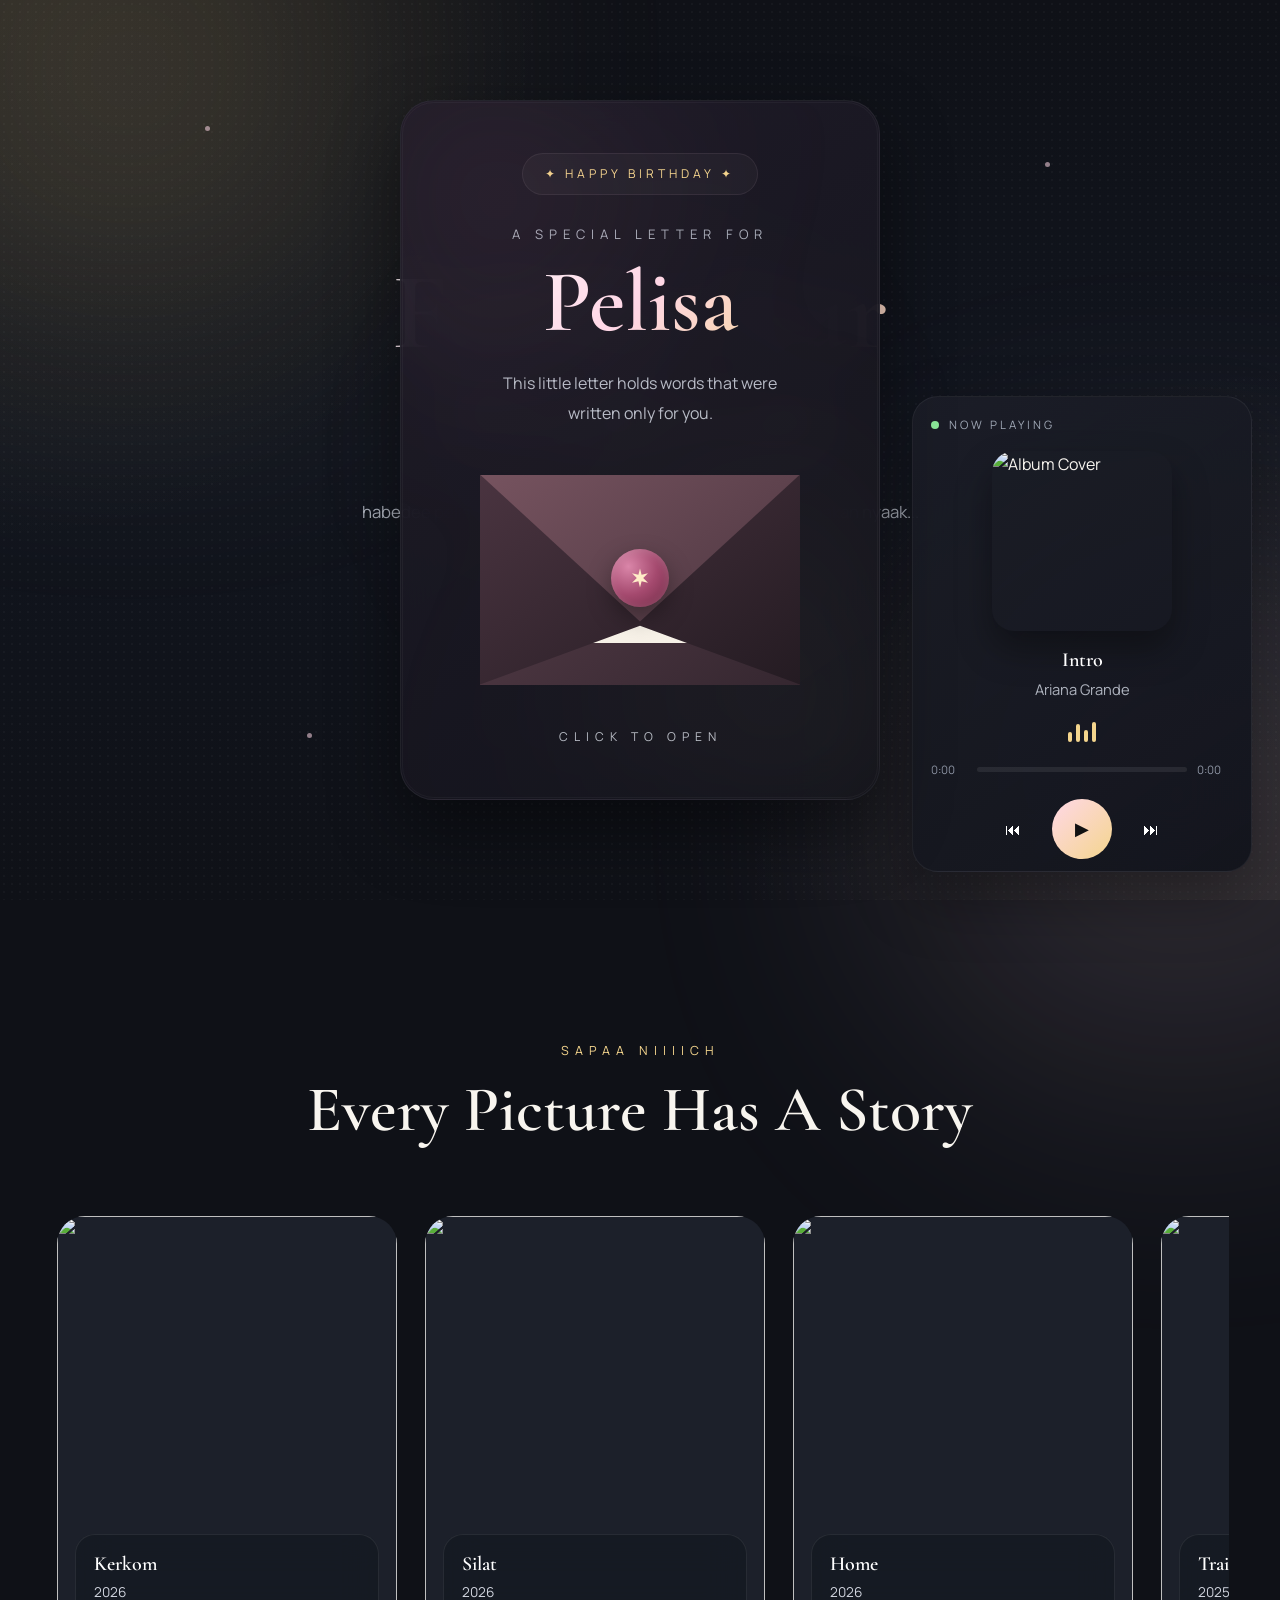
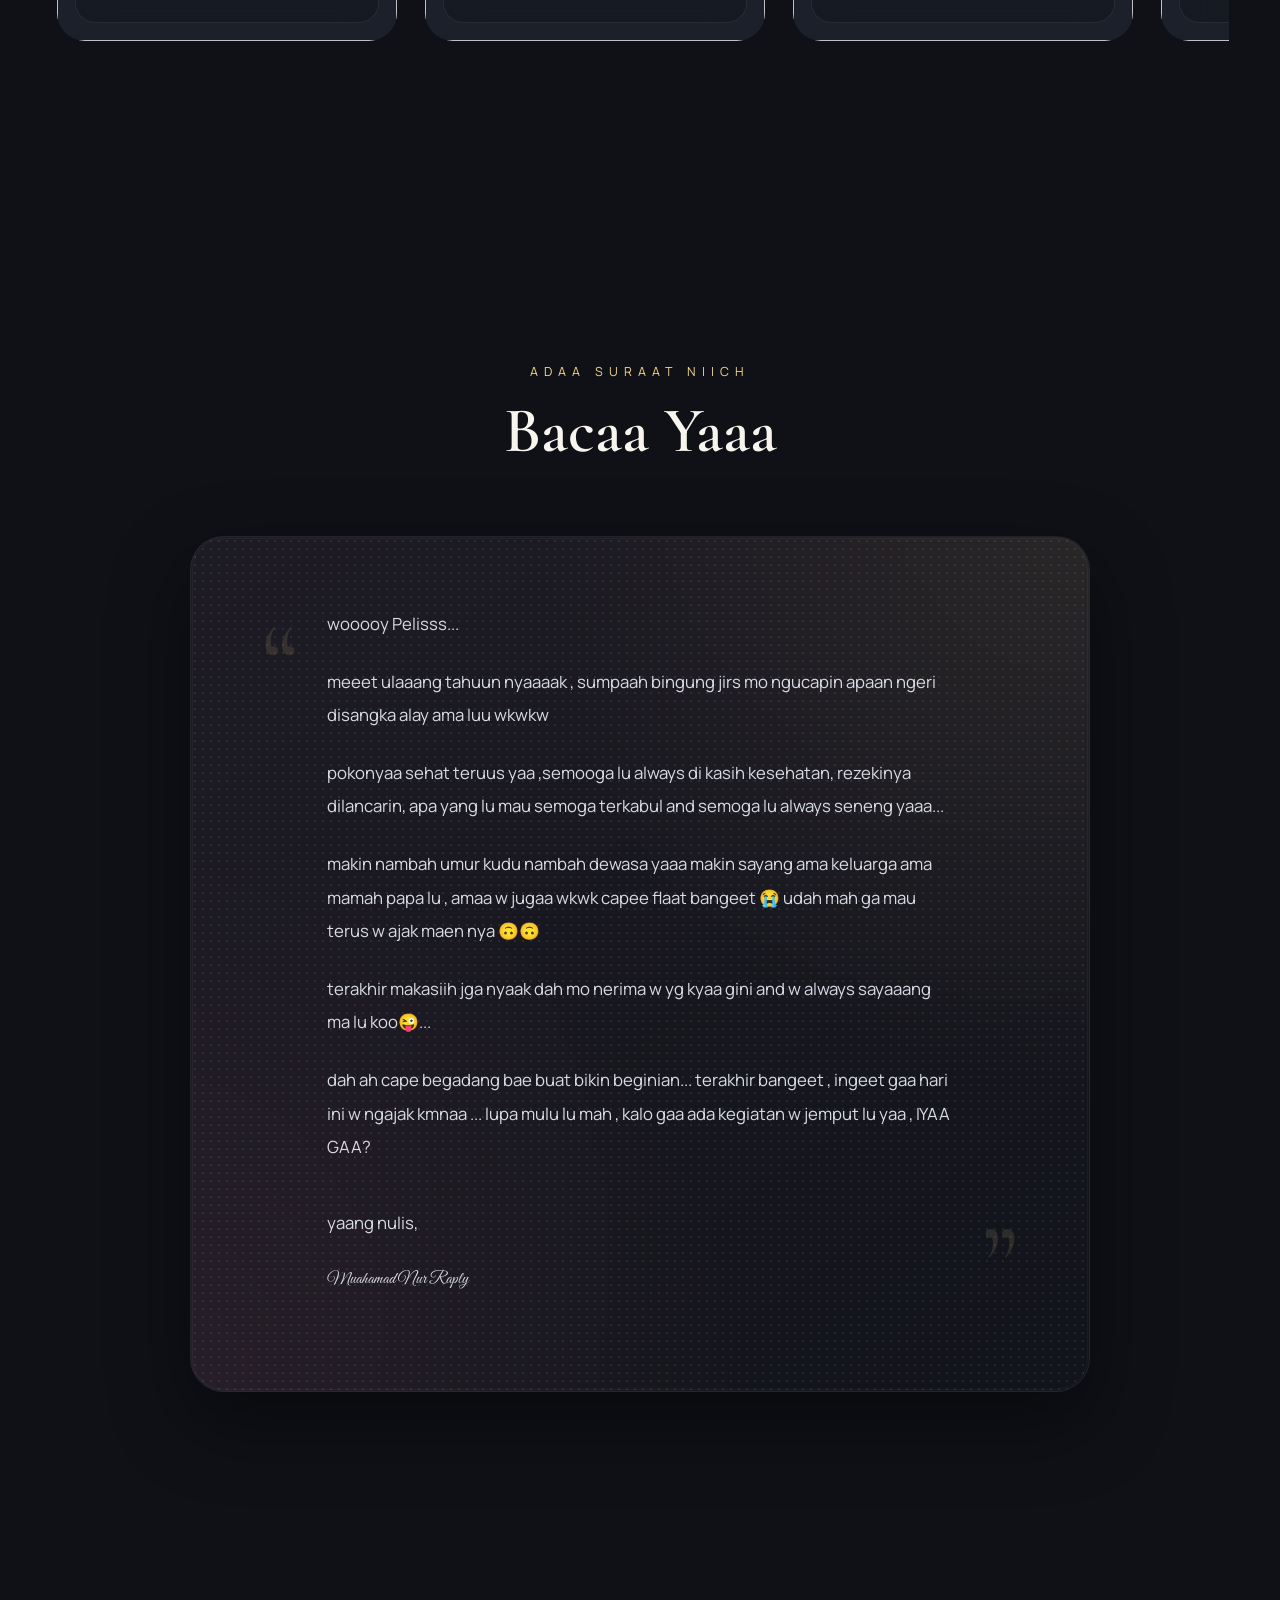
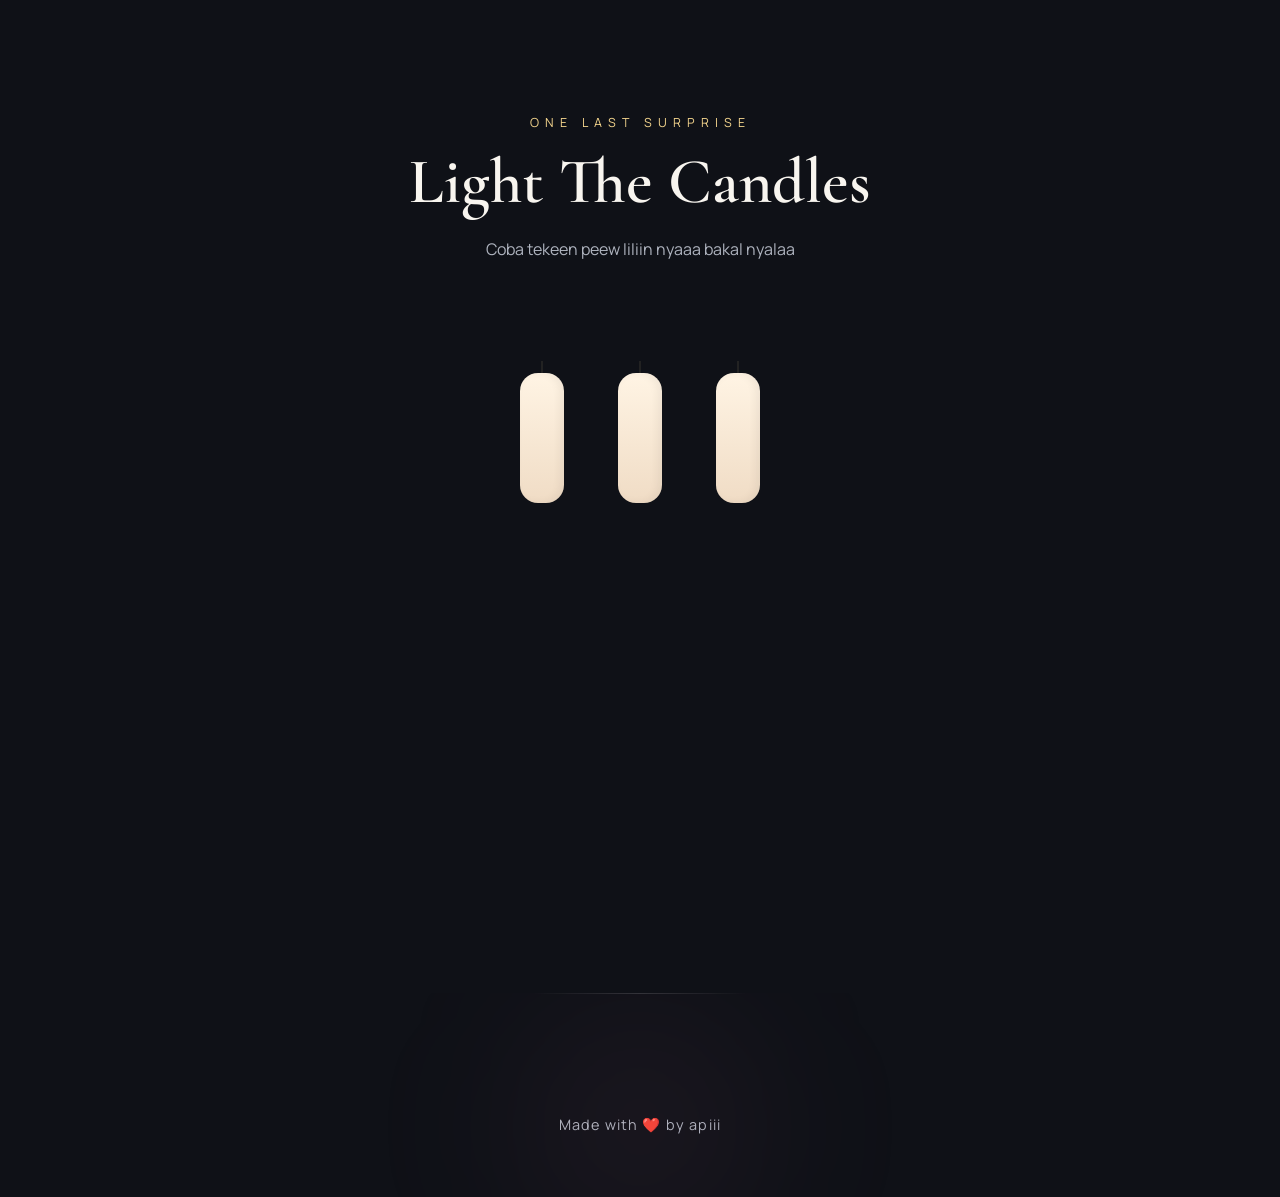
==== index.html @ 8be11b7e "update" ====
<!DOCTYPE html>
<html lang="id">
<head>
<meta charset="UTF-8">
<meta name="viewport" content="width=device-width, initial-scale=1.0">

<title>Happy Birthday, Pelisa ❤️</title>

<meta name="description" content="A Special Birthday Letter">
<meta name="theme-color" content="#0F1117">

<link rel="preconnect" href="https://fonts.googleapis.com">
<link rel="preconnect" href="https://fonts.gstatic.com" crossorigin>

<link href="https://fonts.googleapis.com/css2?family=Cormorant+Garamond:wght@400;500;600;700&family=Manrope:wght@300;400;500;600;700&family=Great+Vibes&display=swap" rel="stylesheet">

<link rel="stylesheet" href="style.css">
<!-- <link rel="stylesheet" href="gallery.css"> -->
</head>

<body>

<!-- Background -->
<div class="background-gradient"></div>
<div class="background-glow glow-1"></div>
<div class="background-glow glow-2"></div>
<div class="noise-overlay"></div>

<!-- Floating Petals -->
<div class="petal-layer" id="petalLayer"></div>

<!-- ========================= -->
<!-- ENVELOPE -->
<!-- ========================= -->

<section class="screen envelope-screen" id="envelopeScreen">

    <div class="envelope-container">

        <div class="ambient-stars">
            <span></span>
            <span></span>
            <span></span>
        </div>

        <div class="envelope-card">

            <p class="envelope-badge">
                ✦ Happy Birthday ✦
            </p>

            <p class="envelope-eyebrow">
                A Special Letter For
            </p>

            <h1 class="envelope-name">
                Pelisa
            </h1>

            <p class="envelope-description">
                This little letter holds
                words that were written
                only for you.
            </p>

            <div class="envelope-glow"></div>

            <div class="envelope" id="envelope">

                <div class="envelope-back"></div>

                <div class="letter-peek"></div>

                <div class="envelope-flap"></div>

                <div class="wax-seal" id="waxSeal">

                    <svg viewBox="0 0 60 60">
                        <path d="M30 6 L34 22 L50 18 L38 30 L50 42 L34 38 L30 54 L26 38 L10 42 L22 30 L10 18 L26 22 Z" fill="currentColor"/>
                    </svg>

                </div>

                <div class="envelope-front"></div>

            </div>

            <p class="envelope-hint">
                Click To Open
            </p>

        </div>

    </div>

</section>

<!-- ========================= -->
<!-- MAIN -->
<!-- ========================= -->

<main class="main-content" id="mainContent">

<!-- HERO -->

<section class="hero">

    <div class="container">

        <div class="hero-content">

            <p class="eyebrow gold">
            Happy Birthday
            </p>

            <h1 class="hero-name">
            Felisha Nur Dzakirah
            </h1>

            <p class="hero-sub">
            habedee pelisaaa semoga apa yang di semogakan tersemogakan nyaak...
            </p>

            <div class="scroll-cue">

            <span></span>

            <p>Scroll Down</p>

            </div>
    
        </div>

    </div>

</section>

<!-- ========================= -->
<!-- GALLERY -->
<!-- ========================= -->

<!-- ================= Gallery ================= -->

<section class="gallery">

<div class="container">

<p class="section-eyebrow">

Sapaa Niiiich

</p>

<h2 class="section-title">

Every Picture Has A Story

</h2>

<div class="gallery__wrapper">

<div class="gallery__track">

<figure class="gallery__item">

<img src="asset/foto/foto 6.jpeg">

<figcaption>

<h4>Kerkom</h4>

<p>2026</p>

</figcaption>

</figure>

<figure class="gallery__item">

<img src="asset/foto/foto 5.jpeg">

<figcaption>

<h4>Silat</h4>

<p>2026</p>

</figcaption>

</figure>

<figure class="gallery__item">

<img src="asset/foto/foto 4.jpeg">

<figcaption>

<h4>Home</h4>

<p>2026</p>

</figcaption>

</figure>

<figure class="gallery__item">

<img src="asset/foto/foto 3.jpeg">

<figcaption>

<h4>Training</h4>

<p>2025</p>

</figcaption>

</figure>
<figure class="gallery__item">

<img src="asset/foto/Foto 2.jpeg">

<figcaption>

<h4>Scholl</h4>

<p>2026</p>

</figcaption>

</figure>
<figure class="gallery__item">

<img src="asset/foto/foto 1.jpeg">

<figcaption>

<h4>Show</h4>

<p>Agutus 2025</p>

</figcaption>

</figure>

</div>

</div>

</div>

</section>
<!-- ========================= -->
<!-- LETTER -->
<!-- ========================= -->

<section class="section letter-section">

<div class="container">

<p class="eyebrow">
Adaa Suraat Niich
</p>

<h2 class="section-title">
Bacaa Yaaa
</h2>

<div class="letter-card">

<div class="paper-texture"></div>

<div class="letter-content">

<span class="quote-mark">“</span>

<div class="letter-body">

<p>wooooy Pelisss...</p>

<p>
meeet ulaaang tahuun nyaaaak ,
sumpaah bingung jirs mo ngucapin apaan
ngeri disangka alay ama luu wkwkw
</p>

<p>
pokonyaa sehat teruus yaa ,semooga lu always di kasih kesehatan,
rezekinya dilancarin, apa yang lu mau semoga terkabul
and semoga lu always seneng yaaa...
</p>

<p>
makin nambah umur kudu nambah dewasa yaaa
makin sayang ama keluarga ama mamah papa lu ,
amaa w jugaa wkwk capee flaat bangeet 😭
udah mah ga mau terus w ajak maen nya 🙃🙃
</p>

<p>terakhir makasiih jga nyaak dah mo nerima w yg kyaa gini 
    and w always sayaaang ma lu koo😜...
</p>

<p>dah ah cape begadang bae buat bikin beginian... 
    terakhir bangeet , ingeet gaa hari ini w ngajak kmnaa ...
    lupa mulu lu mah , kalo gaa ada kegiatan w jemput lu yaa , IYAA GAA?
</p>

<p class="letter-signoff">
yaang nulis,
</p>

<p class="signature">
Muahamad Nur Raply 
</p>

</div>

<span class="quote-mark closing">”</span>

</div>

</div>

</div>

</section>

<!-- ========================= -->
<!-- SURPRISE -->
<!-- ========================= -->

<section class="section surprise-section">

<div class="container">

<p class="eyebrow">
One Last Surprise
</p>

<h2 class="section-title">
Light The Candles
</h2>

<p class="surprise-instruction">
Coba tekeen peew liliin nyaaa bakal nyalaa
</p>

<div class="candles" id="candles">

<button class="candle"
data-msg="anjaas keren kaan"
aria-label="Candle 1">

<span class="flame"></span>
<span class="wick"></span>
<span class="wax"></span>

</button>

<button class="candle"
data-msg="makasiih yaa... Happy Birtday!"
aria-label="Candle 2">

<span class="flame"></span>
<span class="wick"></span>
<span class="wax"></span>

</button>

<button class="candle"
data-msg="Semoga semua doa terbaik terkabul nyaak "
aria-label="Candle 3">

<span class="flame"></span>
<span class="wick"></span>
<span class="wax"></span>

</button>

</div>

<div class="secret-message" id="secretMessage">

<p id="secretText"></p>

</div>

<div class="final-reveal" id="finalReveal">

<p class="final-eyebrow">
Finally...
</p>

<p class="final-text">

Thank you for being born.

<br><br>

Happy Birthday,
Pelisa 🤍

</p>

</div>

</div>

</section>

<footer class="footer">

<div class="footer-content">

<p>
Made with ❤️ by apiii
</p>

</div>

</footer>

</main>

<!-- ===================================== -->
<!-- SPOTIFY PLAYER PREMIUM -->
<!-- ===================================== -->

<div class="spotify-player collapsed" id="spotifyPlayer">

    <div class="spotify-header">

        <span class="playing-dot"></span>

        <p>NOW PLAYING</p>

    </div>

    <div class="spotify-cover">

        <img
        id="albumCover"
        src="asset/foto/foto musik.jpeg"
        alt="Album Cover">

    </div>

    <div class="spotify-info">

        <h4 id="songTitle">
            Intro
        </h4>

        <p id="artistName">
            Ariana Grande
        </p>

    </div>

    <div class="equalizer">

        <span></span>
        <span></span>
        <span></span>
        <span></span>

    </div>

    <div class="progress-area">

        <span id="currentTime">

            0:00

        </span>

        <div class="progress-bar">

            <div class="progress" id="progress"></div>

        </div>

        <span id="duration">

            0:00

        </span>

    </div>

    <div class="spotify-controls">

        <button aria-label="Previous Song">

        ⏮

        </button>

        <button
        class="play-button"
        id="musicToggle"
        aria-label="Play Music">

            ▶

        </button>

       <button aria-label="Next Song">

        ⏭

        </button>

    </div>

</div>

<audio id="bgMusic" loop preload="none">

    <source src="asset/audio 1.mpeg" type="audio/mpeg">

    Browser Anda tidak mendukung audio.

</audio>
<script src="script.js"></script>

</body>
</html>
---- style.css ----
/* ==========================================================
   RESET
========================================================== */

*,
*::before,
*::after{

    margin:0;
    padding:0;

    box-sizing:border-box;

}

html{

    scroll-behavior:smooth;

    -webkit-text-size-adjust:100%;

}

body{

    overflow-x:hidden;

    min-height:100vh;

}

img{

    display:block;

    max-width:100%;

    height:auto;

}

button{

    border:none;

    outline:none;

    background:none;

    cursor:pointer;

    font:inherit;

}

a{

    color:inherit;

    text-decoration:none;

}

ul,
ol{

    list-style:none;

}


/* ==========================================================
   ROOT
========================================================== */

:root{

    /* Layout */

    --container:1180px;

    --radius-sm:12px;
    --radius-md:20px;
    --radius-lg:30px;

    /* Color */

    --bg:#0F1117;

    --surface:#171B24;

    --surface-light:#202633;

    --gold:#F4D58D;

    --gold-light:#FFE7B3;

    --text:#F8F5EF;

    --muted:#B8BCC7;

    --border:rgba(255,255,255,.08);

    /* Shadow */

    --shadow:

    0 20px 60px rgba(0,0,0,.35);

    /* Transition */

    --transition:.4s ease;

    /* Font */

    --display:"Cormorant Garamond",serif;

    --body:"Manrope",sans-serif;

    --script:"Great Vibes",cursive;

}


/* ==========================================================
   BODY
========================================================== */

body{

    font-family:var(--body);

    color:var(--text);

    background:var(--bg);

    line-height:1.7;

    overflow-x:hidden;

    position:relative;

}


/* ==========================================================
   TYPOGRAPHY
========================================================== */

h1,
h2,
h3,
h4{

    font-family:var(--display);

    font-weight:600;

    line-height:1.1;

}

p{

    color:var(--muted);

}


/* ==========================================================
   CONTAINER
========================================================== */

.container{

    width:min(92%,var(--container));

    margin-inline:auto;

}


/* ==========================================================
   SECTION
========================================================== */

section{

    position:relative;

}

.section{

    padding:140px 0;

}


/* ==========================================================
   BACKGROUND
========================================================== */

.background-gradient{

    position:fixed;

    inset:0;

    z-index:-5;

    background:

    radial-gradient(circle at top left,
    rgba(244,213,141,.08),
    transparent 35%),

    radial-gradient(circle at bottom right,
    rgba(255,231,179,.05),
    transparent 35%),

    linear-gradient(
    180deg,
    #0F1117,
    #11151E,
    #0F1117);

}

.background-glow{

    position:fixed;

    width:500px;

    height:500px;

    border-radius:50%;

    filter:blur(140px);

    opacity:.18;

    pointer-events:none;

    z-index:-4;

}

.glow-1{

    top:-180px;

    left:-120px;

    background:#F4D58D;

}

.glow-2{

    right:-150px;

    bottom:-150px;

    background:#FFD6E7;

}

.noise-overlay{

    position:fixed;

    inset:0;

    pointer-events:none;

    opacity:.03;

    background-image:

    radial-gradient(circle,#ffffff 1px,transparent 1px);

    background-size:8px 8px;

    z-index:-3;

}
/* ==========================================================
   ENVELOPE
========================================================== */

/* =========================
   SCREEN
========================= */

.envelope-screen{

    position:fixed;

    inset:0;

    display:flex;

    justify-content:center;

    align-items:center;

    padding:24px;

    z-index:9999;

}

/* =========================
   CONTAINER
========================= */

.envelope-container{

    width:100%;

    display:flex;

    justify-content:center;

    align-items:center;

}

/* =========================
   CARD
========================= */

.envelope-card{

    position:relative;

    width:min(480px,100%);

    padding:52px 40px;

    border-radius:34px;

    overflow:hidden;

    text-align:center;

    background:
    linear-gradient(
        145deg,
        rgba(32,28,40,.95),
        rgba(19,20,28,.96)
    );

    border:1px solid rgba(255,255,255,.06);

    backdrop-filter:blur(30px);

    box-shadow:

    0 30px 70px rgba(0,0,0,.45);

}

.envelope-card::before{

    content:"";

    position:absolute;

    inset:1px;

    border-radius:32px;

    border:1px solid rgba(255,255,255,.04);

    pointer-events:none;

}

/* =========================
   GLOW
========================= */

.envelope-glow{

    position:absolute;

    inset:0;

    pointer-events:none;

    background:

    radial-gradient(

        circle at top left,

        rgba(233,138,180,.10),

        transparent 45%

    ),

    radial-gradient(

        circle at bottom right,

        rgba(244,213,141,.06),

        transparent 55%

    );

    filter:blur(70px);

}

/* =========================
   BADGE
========================= */

.envelope-badge{

    display:inline-flex;

    align-items:center;

    gap:10px;

    padding:10px 22px;

    margin-bottom:28px;

    border-radius:999px;

    border:1px solid rgba(255,214,231,.08);

    background:rgba(255,255,255,.03);

    color:#F4D58D;

    font-size:.76rem;

    letter-spacing:4px;

    text-transform:uppercase;

}

/* =========================
   TEXT
========================= */

.envelope-eyebrow{

    margin-bottom:12px;

    color:#A8ACB8;

    letter-spacing:6px;

    text-transform:uppercase;

    font-size:.82rem;

}

.envelope-name{

    margin-bottom:22px;

    font-size:clamp(4rem,8vw,5.5rem);

    line-height:1;

    background:

    linear-gradient(

        135deg,

        #FFF,

        #FFD8E7,

        #F4D58D

    );

    -webkit-background-clip:text;

    background-clip:text;

    color:transparent;

}

.envelope-description{

    max-width:320px;

    margin:0 auto 46px;

    color:#B8BCC7;

    line-height:1.9;

}

/* =========================
   ENVELOPE
========================= */

.envelope{

    position:relative;

    width:320px;

    height:210px;

    margin:auto;

    cursor:pointer;

    transition:.45s ease;

}

.envelope:hover{

    transform:translateY(-6px);

}

/* belakang */

.envelope-back{

    position:absolute;

    inset:0;

    background:

    linear-gradient(

        145deg,

        #5B404C,

        #352730

    );

}

/* depan */

.envelope-front{

    position:absolute;

    inset:0;

    clip-path:polygon(0 0,100% 0,100% 100%,50% 72%,0 100%);

    background:

    linear-gradient(

        145deg,

        #4A3440,

        #241B22

    );

}

/* flap */

.envelope-flap{

    position:absolute;

    inset:0;

    transform-origin:top;

    clip-path:polygon(0 0,100% 0,50% 70%);

    background:

    linear-gradient(

        145deg,

        #76535F,

        #47323C

    );

    transition:transform .8s ease;

    z-index:3;

}

/* surat */

.letter-peek{

    position:absolute;

    left:50%;

    top:18px;

    transform:translateX(-50%);

    width:82%;

    height:150px;

    border-radius:8px;

    background:

    linear-gradient(

        180deg,

        #FFFDF8,

        #F7F1E7

    );

    transition:.6s ease;

}

/* =========================
   WAX
========================= */

.wax-seal{

    position:absolute;

    left:50%;

    top:74px;

    transform:translateX(-50%);

    width:58px;

    height:58px;

    border-radius:50%;

    display:flex;

    justify-content:center;

    align-items:center;

    z-index:10;

    color:#FFECC8;

    background:

    radial-gradient(

        circle at 30% 30%,

        #DA86A9,

        #A4496E,

        #6C2943

    );

    box-shadow:

    inset 0 2px 8px rgba(255,255,255,.18),

    0 10px 25px rgba(0,0,0,.35);

}

.wax-seal svg{

    width:24px;

    height:24px;

}

/* =========================
   HINT
========================= */

.envelope-hint{

    margin-top:42px;

    color:#B8BCC7;

    font-size:.76rem;

    letter-spacing:6px;

    text-transform:uppercase;

}

/* =========================
   STARS
========================= */

.ambient-stars{

    position:absolute;

    inset:0;

    pointer-events:none;

}

.ambient-stars span{

    position:absolute;

    width:5px;

    height:5px;

    border-radius:50%;

    background:#FFD8E7;

    opacity:.55;

}

.ambient-stars span:nth-child(1){

    top:14%;
    left:16%;

}

.ambient-stars span:nth-child(2){

    top:18%;
    right:18%;

}

.ambient-stars span:nth-child(3){

    bottom:18%;
    left:24%;

}

/* =========================
   MOBILE
========================= */

@media(max-width:768px){

.envelope-card{

padding:42px 26px;

border-radius:28px;

}

.envelope-name{

font-size:clamp(3.2rem,12vw,4.5rem);

}

.envelope-description{

font-size:.95rem;

max-width:280px;

}

.envelope{

width:270px;

height:178px;

}

.wax-seal{

width:52px;

height:52px;

top:62px;

}

.envelope-hint{

margin-top:34px;

letter-spacing:4px;

}

}
/* ==========================================================
   HERO
========================================================== */

.hero{

    position:relative;

    min-height:100svh;

    display:flex;

    justify-content:center;

    align-items:center;

    overflow:hidden;

}

.hero .container{

    width:min(92%,1100px);

    display:flex;

    justify-content:center;

}

.hero-content{

    width:100%;

    max-width:760px;

    display:flex;

    flex-direction:column;

    align-items:center;

    text-align:center;

}

/* ==========================================
   EYEBROW
========================================== */

.hero .eyebrow{

    margin-bottom:18px;

    color:var(--gold);

    font-size:.78rem;

    letter-spacing:6px;

    text-transform:uppercase;

}

/* ==========================================
   TITLE
========================================== */

.hero-name{

    margin-bottom:28px;

    font-size:clamp(4.5rem,9vw,6.8rem);

    line-height:.95;

    background:

    linear-gradient(

        135deg,

        #FFF,

        #FFD7E8,

        #F4D58D

    );

    -webkit-background-clip:text;

    background-clip:text;

    color:transparent;

}

/* ==========================================
   SUBTITLE
========================================== */

.hero-sub{

    width:min(560px,90%);

    color:#AEB3BE;

    line-height:2;

    font-size:1.05rem;

}

/* ==========================================
   SCROLL
========================================== */

.scroll-cue{

    display:flex;

    flex-direction:column;

    align-items:center;

    gap:12px;

    margin-top:70px;

}

.scroll-cue span{

    width:2px;

    height:48px;

    border-radius:999px;

    background:rgba(255,255,255,.08);

    position:relative;

    overflow:hidden;

}

.scroll-cue span::before{

    content:"";

    position:absolute;

    inset:0;

    background:

    linear-gradient(

        transparent,

        var(--gold),

        transparent

    );

    animation:scrollLine 2s infinite;

}

.scroll-cue p{

    color:#8C93A0;

    font-size:.72rem;

    letter-spacing:5px;

    text-transform:uppercase;

}

/* ==========================================
   DECORATION
========================================== */

.hero::before{

    content:"";

    position:absolute;

    width:520px;

    height:520px;

    border-radius:50%;

    background:

    radial-gradient(

        circle,

        rgba(226,120,165,.08),

        transparent 70%

    );

    filter:blur(70px);

    z-index:-1;

}

/* ==========================================
   ANIMATION
========================================== */

@keyframes scrollLine{

0%{

transform:translateY(-120%);

}

100%{

transform:translateY(180%);

}

}

/* ==========================================
   TABLET
========================================== */

@media(max-width:992px){

.hero-name{

font-size:clamp(3.8rem,9vw,5.5rem);

}

.hero-sub{

font-size:1rem;

}

}

/* ==========================================
   MOBILE
========================================== */

@media(max-width:768px){

.hero{

padding:60px 0;

min-height:100svh;

}

.hero-content{

max-width:320px;

}

.hero .eyebrow{

font-size:.72rem;

letter-spacing:4px;

margin-bottom:14px;

}

.hero-name{

font-size:clamp(3rem,12vw,4rem);

margin-bottom:20px;

}

.hero-sub{

font-size:.92rem;

line-height:1.9;

}

.scroll-cue{

margin-top:52px;

}

.scroll-cue span{

height:40px;

}

.scroll-cue p{

font-size:.65rem;

letter-spacing:3px;

}

}
/* ==========================================================
   GALLERY
========================================================== */

.gallery{

    padding:140px 0;

}

.gallery .section-eyebrow{

    margin-bottom:14px;

    text-align:center;

    color:var(--gold);

    font-size:.78rem;

    letter-spacing:6px;

    text-transform:uppercase;

}

.gallery .section-title{

    margin-bottom:60px;

    text-align:center;

    font-size:clamp(2.4rem,5vw,4rem);

}

/* ==========================================
   WRAPPER
========================================== */

.gallery__wrapper{

    overflow:hidden;

}

/* ==========================================
   TRACK
========================================== */

.gallery__track{

    display:flex;

    gap:28px;

    overflow-x:auto;

    padding:10px 6px 20px;

    scroll-snap-type:x mandatory;

    scrollbar-width:none;

    -ms-overflow-style:none;

}

.gallery__track::-webkit-scrollbar{

    display:none;

}

/* ==========================================
   CARD
========================================== */

.gallery__item{

    position:relative;

    flex:0 0 340px;

    aspect-ratio:4/5;

    overflow:hidden;

    border-radius:28px;

    scroll-snap-align:center;

    background:#1C202A;

    transition:.45s ease;

    cursor:pointer;

}

.gallery__item:hover{

    transform:translateY(-10px);

}

.gallery__item img{

    width:100%;

    height:100%;

    object-fit:cover;

    transition:transform .8s ease;

}

.gallery__item:hover img{

    transform:scale(1.08);

}

/* ==========================================
   CAPTION
========================================== */

.gallery__item figcaption{

    position:absolute;

    left:18px;

    right:18px;

    bottom:18px;

    padding:18px;

    border-radius:20px;

    backdrop-filter:blur(18px);

    background:rgba(18,22,30,.55);

    border:1px solid rgba(255,255,255,.08);

}

.gallery__item h4{

    margin-bottom:6px;

    font-size:1.25rem;

    color:white;

}

.gallery__item p{

    font-size:.85rem;

    color:#D0D4DE;

}

/* ==========================================
   TABLET
========================================== */

@media(max-width:992px){

.gallery{

padding:110px 0;

}

.gallery__item{

flex:0 0 300px;

}

}

/* ==========================================
   MOBILE
========================================== */

@media(max-width:768px){

.gallery{

padding:80px 0;

}

.gallery .section-title{

margin-bottom:42px;

}

.gallery__track{

gap:18px;

padding-inline:4px;

}

.gallery__item{

flex:0 0 260px;

border-radius:22px;

}

.gallery__item figcaption{

left:14px;

right:14px;

bottom:14px;

padding:14px;

}

.gallery__item h4{

font-size:1rem;

}

.gallery__item p{

font-size:.78rem;

}

}
/* ==========================================================
   LETTER
========================================================== */

.letter-section{

    padding:160px 0;

}

.letter-section .eyebrow{

    text-align:center;

    margin-bottom:14px;

    color:var(--gold);

    font-size:.78rem;

    letter-spacing:6px;

    text-transform:uppercase;

}

.letter-section .section-title{

    text-align:center;

    margin-bottom:70px;

    font-size:clamp(2.5rem,5vw,4rem);

}

/* ==========================================
   CARD
========================================== */

.letter-card{

    position:relative;

    max-width:900px;

    margin:auto;

    padding:70px;

    border-radius:34px;

    overflow:hidden;

    background:

    linear-gradient(

        145deg,

        rgba(31,28,37,.96),

        rgba(18,20,27,.98)

    );

    border:1px solid rgba(255,255,255,.06);

    box-shadow:

    0 30px 80px rgba(0,0,0,.45);

}

/* ==========================================
   PAPER GLOW
========================================== */

.paper-texture{

    position:absolute;

    inset:0;

    opacity:.08;

    background:

    radial-gradient(circle,#FFF 1px,transparent 1px);

    background-size:8px 8px;

    pointer-events:none;

}

/* ==========================================
   CONTENT
========================================== */

.letter-content{

    position:relative;

    display:flex;

    gap:28px;

}

.quote-mark{

    font-family:var(--display);

    font-size:7rem;

    color:rgba(244,213,141,.12);

    line-height:1;

    user-select:none;

}

.quote-mark.closing{

    align-self:flex-end;

}

/* ==========================================
   BODY
========================================== */

.letter-body{

    flex:1;

}

.letter-body p{

    margin-bottom:24px;

    color:#D7DBE4;

    font-size:1.05rem;

    line-height:2;

}

.letter-signoff{

    margin-top:42px;

    color:#C7CBD4;

}

.signature{

    font-family:var(--script);

    font-size:3rem;

    color:#FFD7E8;

    line-height:1.2;

}

/* ==========================================
   DECORATION
========================================== */

.letter-card::before{

    content:"";

    position:absolute;

    inset:0;

    background:

    radial-gradient(

        circle at top right,

        rgba(244,213,141,.08),

        transparent 45%

    ),

    radial-gradient(

        circle at bottom left,

        rgba(226,120,165,.08),

        transparent 45%

    );

    pointer-events:none;

}

.letter-card::after{

    content:"";

    position:absolute;

    inset:1px;

    border-radius:32px;

    border:1px solid rgba(255,255,255,.04);

    pointer-events:none;

}

/* ==========================================
   TABLET
========================================== */

@media(max-width:992px){

.letter-card{

padding:54px;

}

}

/* ==========================================
   MOBILE
========================================== */

@media(max-width:768px){

.letter-section{

padding:100px 0;

}

.letter-section .section-title{

margin-bottom:42px;

}

.letter-card{

padding:36px 28px;

border-radius:24px;

}

.letter-content{

display:block;

}

.quote-mark{

display:none;

}

.letter-body p{

font-size:.95rem;

line-height:1.9;

margin-bottom:20px;

}

.signature{

font-size:2.4rem;

}

}
/* ==========================================================
   SURPRISE
========================================================== */

.surprise-section{

    padding:160px 0;

    text-align:center;

}

.surprise-section .eyebrow{

    color:var(--gold);

    margin-bottom:14px;

    font-size:.78rem;

    letter-spacing:6px;

    text-transform:uppercase;

}

.surprise-section .section-title{

    margin-bottom:18px;

    font-size:clamp(2.5rem,5vw,4rem);

}

.surprise-instruction{

    max-width:520px;

    margin:0 auto 70px;

    color:#AEB3BE;

}

/* ==========================================
   CANDLES
========================================== */

.candles{

    display:flex;

    justify-content:center;

    align-items:flex-end;

    gap:34px;

    margin-bottom:60px;

}

.candle{

    position:relative;

    width:64px;

    height:170px;

    border:none;

    background:none;

    cursor:pointer;

}

/* ==========================================
   WAX
========================================== */

.wax{

    position:absolute;

    bottom:0;

    left:50%;

    transform:translateX(-50%);

    width:44px;

    height:130px;

    border-radius:18px;

    background:

    linear-gradient(

        180deg,

        #FFF4E4,

        #F0DCC5

    );

    box-shadow:

    inset -4px 0 8px rgba(0,0,0,.06);

}

/* ==========================================
   WICK
========================================== */

.wick{

    position:absolute;

    left:50%;

    bottom:128px;

    transform:translateX(-50%);

    width:2px;

    height:14px;

    background:#333;

}

/* ==========================================
   FLAME
========================================== */

.flame{

    position:absolute;

    left:50%;

    bottom:142px;

    transform:translateX(-50%) scale(0);

    width:22px;

    height:34px;

    border-radius:50% 50% 50% 50% / 65% 65% 35% 35%;

    background:
    radial-gradient(
        circle,
        #FFF8D8 0%,
        #FFD56A 45%,
        #FF9332 80%
    );

    filter:drop-shadow(0 0 12px rgba(255,180,80,.65));

    opacity:0;

    transition:
        transform .35s ease,
        opacity .35s ease;

}
/* ==========================================
   CANDLE LIT
========================================== */

.candle.lit .flame{

    opacity:1;

    transform:
        translateX(-50%)
        scale(1);

    animation:
        flame 1.6s ease-in-out infinite;

}
.wick{

    background:#222;

    transition:.3s;

}

.candle.lit .wick{

    background:#5a3b1d;

}

/* ==========================================
   ACTIVE
========================================== */

.candle.active{

    transform:translateY(-8px);

}

.candle.active .wax{

    background:

    linear-gradient(

        180deg,

        #FFE6EF,

        #F5C6DA

    );

}

/* ==========================================
   MESSAGE
========================================== */

.secret-message{

    max-width:650px;

    margin:0 auto;

    padding:28px 34px;

    border-radius:24px;

    background:

    rgba(255,255,255,.04);

    border:1px solid rgba(255,255,255,.06);

    backdrop-filter:blur(18px);

    opacity:0;

    transform:translateY(20px);

    transition:.45s ease;

}

.secret-message.show{

    opacity:1;

    transform:translateY(0);

}

.secret-message p{

    color:#F2F4F8;

    line-height:1.9;

}

/* ==========================================
   FINAL
========================================== */

.final-reveal{

    margin-top:60px;

    opacity:0;

    transform:translateY(30px);

    transition:.5s ease;

}

.final-reveal.show{

    opacity:1;

    transform:translateY(0);

}

.final-eyebrow{

    margin-bottom:14px;

    color:var(--gold);

    letter-spacing:6px;

    text-transform:uppercase;

}

.final-text{

    font-size:1.15rem;

    color:#FFF;

    line-height:2;

}

/* ==========================================
   ANIMATION
========================================== */

@keyframes flame{

    0%{

        transform:
        translateX(-50%)
        scale(1);

    }

    50%{

        transform:
        translateX(-50%)
        scale(.92)
        rotate(3deg);

    }

    100%{

        transform:
        translateX(-50%)
        scale(1);

    }

}

/* ==========================================
   MOBILE
========================================== */

@media(max-width:768px){

.surprise-section{

padding:100px 0;

}

.candles{

gap:18px;

}

.candle{

width:54px;

height:150px;

}

.wax{

width:36px;

height:112px;

}

.wick{

bottom:110px;

}

.flame{

bottom:124px;

width:18px;

height:28px;

}

.secret-message{

padding:22px;

border-radius:20px;

}

.final-text{

font-size:1rem;

}

}
/* ==========================================================
   SPOTIFY PLAYER
========================================================== */

.spotify-player{

    position:fixed;

    right:28px;

    bottom:28px;

    width:340px;

    padding:18px;

    z-index:999;

    border-radius:26px;

    overflow:hidden;

    background:

    linear-gradient(
        145deg,
        rgba(28,30,40,.92),
        rgba(18,20,28,.95)
    );

    border:1px solid rgba(255,255,255,.06);

    backdrop-filter:blur(30px);

    box-shadow:

    0 25px 60px rgba(0,0,0,.35);

}

/* ==========================================
   HEADER
========================================== */

.spotify-header{

    display:flex;

    align-items:center;

    gap:10px;

    margin-bottom:16px;

}

.playing-dot{

    width:8px;

    height:8px;

    border-radius:50%;

    background:#8CE99A;

    animation:pulse 1.8s infinite;

}

.spotify-header p{

    font-size:.72rem;

    letter-spacing:3px;

    color:#9FA7B5;

    text-transform:uppercase;

}

/* ==========================================
   COVER
========================================== */

.spotify-cover{

    display:flex;

    justify-content:center;

    margin-bottom:18px;

}

.spotify-cover img{

    width:100%;

    max-width:180px;

    aspect-ratio:1;

    object-fit:cover;

    border-radius:22px;

    box-shadow:

    0 18px 35px rgba(0,0,0,.35);

}

/* ==========================================
   INFO
========================================== */

.spotify-info{

    text-align:center;

    margin-bottom:18px;

}

.spotify-info h4{

    font-size:1.25rem;

    margin-bottom:6px;

    color:#FFF;

}

.spotify-info p{

    color:#AEB3BE;

    font-size:.92rem;

}

/* ==========================================
   EQUALIZER
========================================== */

.equalizer{

    display:flex;

    justify-content:center;

    align-items:flex-end;

    gap:4px;

    height:22px;

    margin-bottom:18px;

}

.equalizer span{

    width:4px;

    border-radius:999px;

    background:var(--gold);

    animation:equalizer 1s infinite ease-in-out;

}

.equalizer span:nth-child(1){

height:10px;
animation-delay:0s;

}

.equalizer span:nth-child(2){

height:18px;
animation-delay:.2s;

}

.equalizer span:nth-child(3){

height:12px;
animation-delay:.4s;

}

.equalizer span:nth-child(4){

height:20px;
animation-delay:.6s;

}

/* ==========================================
   PROGRESS
========================================== */

.progress-area{

    display:flex;

    align-items:center;

    gap:10px;

    margin-bottom:20px;

}

.progress-area span{

    color:#8F96A5;

    font-size:.72rem;

    width:36px;

}

.progress-bar{

    flex:1;

    height:5px;

    overflow:hidden;

    border-radius:999px;

    background:rgba(255,255,255,.08);

}

.progress{

    width:0;

    height:100%;

    border-radius:999px;

    background:

    linear-gradient(
        90deg,
        #FFD8E7,
        var(--gold)
    );

}

/* ==========================================
   CONTROLS
========================================== */

.spotify-controls{

    display:flex;

    justify-content:center;

    align-items:center;

    gap:18px;

}

.spotify-controls button{

    width:42px;

    height:42px;

    display:flex;

    justify-content:center;

    align-items:center;

    border-radius:50%;

    color:#FFF;

    transition:.3s;

}

.spotify-controls button:hover{

    background:rgba(255,255,255,.06);

}

.play-button{

    width:60px !important;

    height:60px !important;

    font-size:1.1rem;

    color:#111 !important;

    background:

    linear-gradient(
        135deg,
        #FFD8E7,
        var(--gold)
    );

}

/* ==========================================
   MOBILE
========================================== */

@media(max-width:768px){

.spotify-player{

left:12px;

right:12px;

bottom:12px;

width:auto;

padding:12px 14px;

display:grid;

grid-template-columns:52px 1fr 44px;

grid-template-rows:auto 3px;

grid-template-areas:

"cover info play"

"progress progress progress";

align-items:center;

column-gap:12px;

row-gap:10px;

border-radius:20px;

}

.spotify-header,

.equalizer{

display:none;

}

.spotify-cover{

grid-area:cover;

margin:0;

}

.spotify-cover img{

width:52px;

height:52px;

border-radius:14px;

}

.spotify-info{

grid-area:info;

margin:0;

text-align:left;

}

.spotify-info h4{

font-size:.95rem;

white-space:nowrap;

overflow:hidden;

text-overflow:ellipsis;

margin-bottom:2px;

}

.spotify-info p{

font-size:.75rem;

}

.spotify-controls{

grid-area:play;

margin:0;

justify-content:flex-end;

gap:0;

}

.spotify-controls button:first-child,

.spotify-controls button:last-child{

display:none;

}

.play-button{

width:44px !important;

height:44px !important;

font-size:.95rem;

}

.progress-area{

grid-area:progress;

margin:0;

gap:0;

}

.progress-area span{

display:none;

}

.progress-bar{

width:100%;

height:3px;

}

}

/* ==========================================
   ANIMATION
========================================== */

@keyframes pulse{

0%,100%{

opacity:1;
transform:scale(1);

}

50%{

opacity:.4;
transform:scale(.8);

}

}

@keyframes equalizer{

0%,100%{

transform:scaleY(.4);

}

50%{

transform:scaleY(1);

}

}
/* ==========================================================
   FOOTER
========================================================== */

.footer{

    position:relative;

    padding:120px 0 60px;

    overflow:hidden;

}

/* ==========================================
   LINE
========================================== */

.footer::before{

    content:"";

    position:absolute;

    top:0;

    left:50%;

    transform:translateX(-50%);

    width:min(220px,40%);

    height:1px;

    background:

    linear-gradient(

        90deg,

        transparent,

        rgba(255,255,255,.14),

        transparent

    );

}

/* ==========================================
   GLOW
========================================== */

.footer::after{

    content:"";

    position:absolute;

    left:50%;

    bottom:-120px;

    transform:translateX(-50%);

    width:380px;

    height:380px;

    border-radius:50%;

    background:

    radial-gradient(

        circle,

        rgba(226,120,165,.08),

        transparent 70%

    );

    filter:blur(70px);

    pointer-events:none;

}

/* ==========================================
   CONTENT
========================================== */

.footer-content{

    display:flex;

    justify-content:center;

    align-items:center;

    flex-direction:column;

    gap:14px;

    text-align:center;

}

.footer-content p{

    color:#AEB3BE;

    font-size:.9rem;

    letter-spacing:.08em;

}

/* ==========================================
   CREDIT
========================================== */

.footer-content p span{

    color:var(--gold);

}

/* ==========================================
   MOBILE
========================================== */

@media(max-width:768px){

.footer{

padding:90px 0 40px;

}

.footer-content{

gap:10px;

}

.footer-content p{

font-size:.82rem;

}

}
/* ==========================================================
   ANIMATION SYSTEM
========================================================== */

:root{

    --ease:
    cubic-bezier(.22,.61,.36,1);

    --duration-fast:.35s;

    --duration:.6s;

    --duration-slow:1s;

}

/* ==========================================
   FADE UP
========================================== */

.fade-up{

    opacity:0;

    transform:translateY(50px);

    transition:

    opacity var(--duration) var(--ease),

    transform var(--duration) var(--ease);

}

.fade-up.show{

    opacity:1;

    transform:translateY(0);

}

/* ==========================================
   FADE
========================================== */

.fade{

    opacity:0;

    transition:

    opacity .8s var(--ease);

}

.fade.show{

    opacity:1;

}

/* ==========================================
   SCALE
========================================== */

.scale{

    opacity:0;

    transform:scale(.92);

    transition:

    transform .7s var(--ease),

    opacity .7s var(--ease);

}

.scale.show{

    opacity:1;

    transform:scale(1);

}

/* ==========================================
   ROTATE
========================================== */

.rotate{

    opacity:0;

    transform:

    rotate(-8deg)

    scale(.95);

    transition:.8s var(--ease);

}

.rotate.show{

    opacity:1;

    transform:

    rotate(0)

    scale(1);

}
/* ==========================================
   FLOAT
========================================== */

.float{

    animation:

    floating

    6s ease-in-out infinite;

}

@keyframes floating{

0%{

transform:translateY(0);

}

50%{

transform:translateY(-12px);

}

100%{

transform:translateY(0);

}

}
/* ==========================================
   GLOW
========================================== */

.glow{

animation:

glowPulse

4s ease-in-out infinite;

}

@keyframes glowPulse{

0%{

filter:brightness(1);

}

50%{

filter:

brightness(1.15);

}

100%{

filter:brightness(1);

}

}
/* ==========================================
   FADE IN
========================================== */

@keyframes fadeIn{

from{

opacity:0;

}

to{

opacity:1;

}

}
/* ==========================================
   SLIDE UP
========================================== */

@keyframes slideUp{

from{

opacity:0;

transform:

translateY(60px);

}

to{

opacity:1;

transform:

translateY(0);

}

}
/* ==========================================
   SCALE IN
========================================== */

@keyframes scaleIn{

from{

opacity:0;

transform:

scale(.9);

}

to{

opacity:1;

transform:

scale(1);

}

}
/* ==========================================
   ENVELOPE OPEN
========================================== */

@keyframes envelopeOpen{

0%{

transform:

rotateX(0);

}

100%{

transform:

rotateX(180deg);

}

}
/* ==========================================
   SCROLL LINE
========================================== */

@keyframes scrollLine{

0%{

transform:

translateY(-100%);

}

100%{

transform:

translateY(220%);

}

}
/* ==========================================
   FLAME
========================================== */

@keyframes flame{

0%{

transform:

translateX(-50%)

scale(1);

}

50%{

transform:

translateX(-50%)

scale(.9)

rotate(3deg);

}

100%{

transform:

translateX(-50%)

scale(1);

}

}
/* ==========================================
   PULSE
========================================== */

@keyframes pulse{

0%{

transform:scale(1);

}

50%{

transform:scale(1.15);

}

100%{

transform:scale(1);

}

}
/* ==========================================
   EQUALIZER
========================================== */

@keyframes equalizer{

0%{

transform:scaleY(.4);

}

50%{

transform:scaleY(1);

}

100%{

transform:scaleY(.4);

}

}
/* ==========================================
   ACCESSIBILITY
========================================== */

@media(prefers-reduced-motion:reduce){

*{

animation:none !important;

transition:none !important;

scroll-behavior:auto !important;

}

}
/* ==========================================================
   RESPONSIVE SYSTEM
========================================================== */

/* ==========================================
   DESKTOP XL
========================================== */

@media (min-width:1440px){

.container{

    max-width:1320px;

}

.hero-name{

    font-size:7rem;

}

.section{

    padding:180px 0;

}

}
/* ==========================================
   LAPTOP
========================================== */

@media (max-width:1200px){

.container{

width:min(94%,1100px);

}

.hero-name{

font-size:clamp(4rem,8vw,6rem);

}

.gallery__item{

flex:0 0 320px;

}

}
/* ==========================================
   TABLET
========================================== */

@media (max-width:992px){

.section{

padding:120px 0;

}

.hero-content{

max-width:620px;

}

.gallery__item{

flex:0 0 290px;

}

.spotify-player{

width:320px;

}

}
/* ==========================================
   MOBILE
========================================== */

@media (max-width:768px){

.container{

width:min(92%,100%);

}

.section{

padding:90px 0;

}

.hero{

padding-top:40px;

padding-bottom:120px;

}

.hero-name{

font-size:3.2rem;

}

.gallery{

padding:80px 0;

}

.letter-section{

padding:90px 0;

}

.surprise-section{

padding:90px 0;

}

.footer{

padding:70px 0 40px;

}

}
/* ==========================================
   SMALL PHONE
========================================== */

@media (max-width:480px){

.hero-name{

font-size:2.7rem;

}

.hero-sub{

font-size:.9rem;

}

.section-title{

font-size:2rem;

}

.envelope-card{

padding:34px 22px;

}

.envelope{

width:250px;

height:165px;

}

.gallery__item{

flex:0 0 240px;

}

.signature{

font-size:2.2rem;

}

}
/* ==========================================
   VERY SMALL PHONE
========================================== */

@media (max-width:360px){

.hero-name{

font-size:2.4rem;

}

.hero-sub{

font-size:.85rem;

}

.gallery__item{

flex:0 0 220px;

}

.spotify-player{

left:8px;

right:8px;

bottom:8px;

}

.play-button{

width:40px !important;

height:40px !important;

}

}
/* ==========================================
   LANDSCAPE
========================================== */

@media (max-height:600px){

.hero{

min-height:auto;

padding:120px 0;

}

.scroll-cue{

margin-top:30px;

}

}
/* ==========================================
   SAFE AREA
========================================== */

.spotify-player{

padding-bottom:

calc(12px + env(safe-area-inset-bottom));

}
/* ==========================================
   IMAGE
========================================== */

img{

display:block;

max-width:100%;

height:auto;

}
/* ==========================================
   PERFORMANCE
========================================== */

.hero,

.gallery__item,

.letter-card,

.spotify-player{

will-change:transform;

}
/* ==========================================
   SCROLLBAR
========================================== */

::-webkit-scrollbar{

width:8px;

}

::-webkit-scrollbar-thumb{

background:rgba(255,255,255,.08);

border-radius:999px;

}
.envelope.open .envelope-flap{

    transform:rotateX(180deg);

}

.envelope.open .letter-peek{

    transform:
        translateX(-50%)
        translateY(-70px);

}

.envelope-screen.opened{

    opacity:0;
    visibility:hidden;
    pointer-events:none;
    transition:.8s;

}
.petal{

    position:fixed;

    top:-30px;

    border-radius:50% 50% 50% 0;

    pointer-events:none;

    z-index:2;

    animation:petalFall linear infinite;

}
@keyframes petalFall{

0%{

transform:
translateY(-60px)
rotate(0);

}

100%{

transform:
translateY(110vh)
rotate(360deg);

}

}
---- gallery.css ----
/* ==========================================================
   GALLERY
========================================================== */

.gallery{

    overflow:hidden;

}

.gallery .container{

    display:flex;

    flex-direction:column;

    align-items:center;

}

.gallery__wrapper{

    width:100%;

    margin-top:60px;

    position:relative;

}

.gallery__track{

    display:flex;

    gap:28px;

    overflow-x:auto;

    scroll-behavior:smooth;

    scroll-snap-type:x mandatory;

    padding-bottom:20px;

    scrollbar-width:none;

}

.gallery__track::-webkit-scrollbar{

    display:none;

}

/* ===================== CARD ===================== */

.gallery__item{

    flex:0 0 320px;

    scroll-snap-align:center;

    transition:var(--transition-normal);

}

.gallery__item:nth-child(odd){

    transform:rotate(-2deg);

}

.gallery__item:nth-child(even){

    transform:rotate(2deg);

}

.gallery__item:hover{

    transform:
        translateY(-10px)
        rotate(0deg);

}

/* ===================== IMAGE ===================== */

.gallery__item img{

    width:100%;

    aspect-ratio:4/5;

    object-fit:cover;

    border-radius:var(--radius-lg);

    border:6px solid white;

    box-shadow:var(--shadow-lg);

    transition:var(--transition-normal);

}

.gallery__item:hover img{

    transform:scale(1.04);

}

/* ===================== CAPTION ===================== */

.gallery__item figcaption{

    margin-top:18px;

    text-align:center;

}

.gallery__item figcaption h4{

    color:var(--text-primary);

    font-size:1rem;

    margin-bottom:6px;

}

.gallery__item figcaption p{

    font-size:.85rem;

    color:var(--text-muted);

}

/* ===================== FADE ===================== */

.gallery__wrapper::before,

.gallery__wrapper::after{

    content:"";

    position:absolute;

    top:0;

    bottom:0;

    width:70px;

    pointer-events:none;

    z-index:2;

}

.gallery__wrapper::before{

    left:0;

    background:
    linear-gradient(
        90deg,
        var(--bg-primary),
        transparent
    );

}

.gallery__wrapper::after{

    right:0;

    background:
    linear-gradient(
        270deg,
        var(--bg-primary),
        transparent
    );

}

/* ===================== MOBILE ===================== */

@media(max-width:768px){

.gallery{

padding:90px 0;

}

.gallery__item{

flex:0 0 82%;

transform:none !important;

}

.gallery__wrapper::before,

.gallery__wrapper::after{

display:none;

}

}
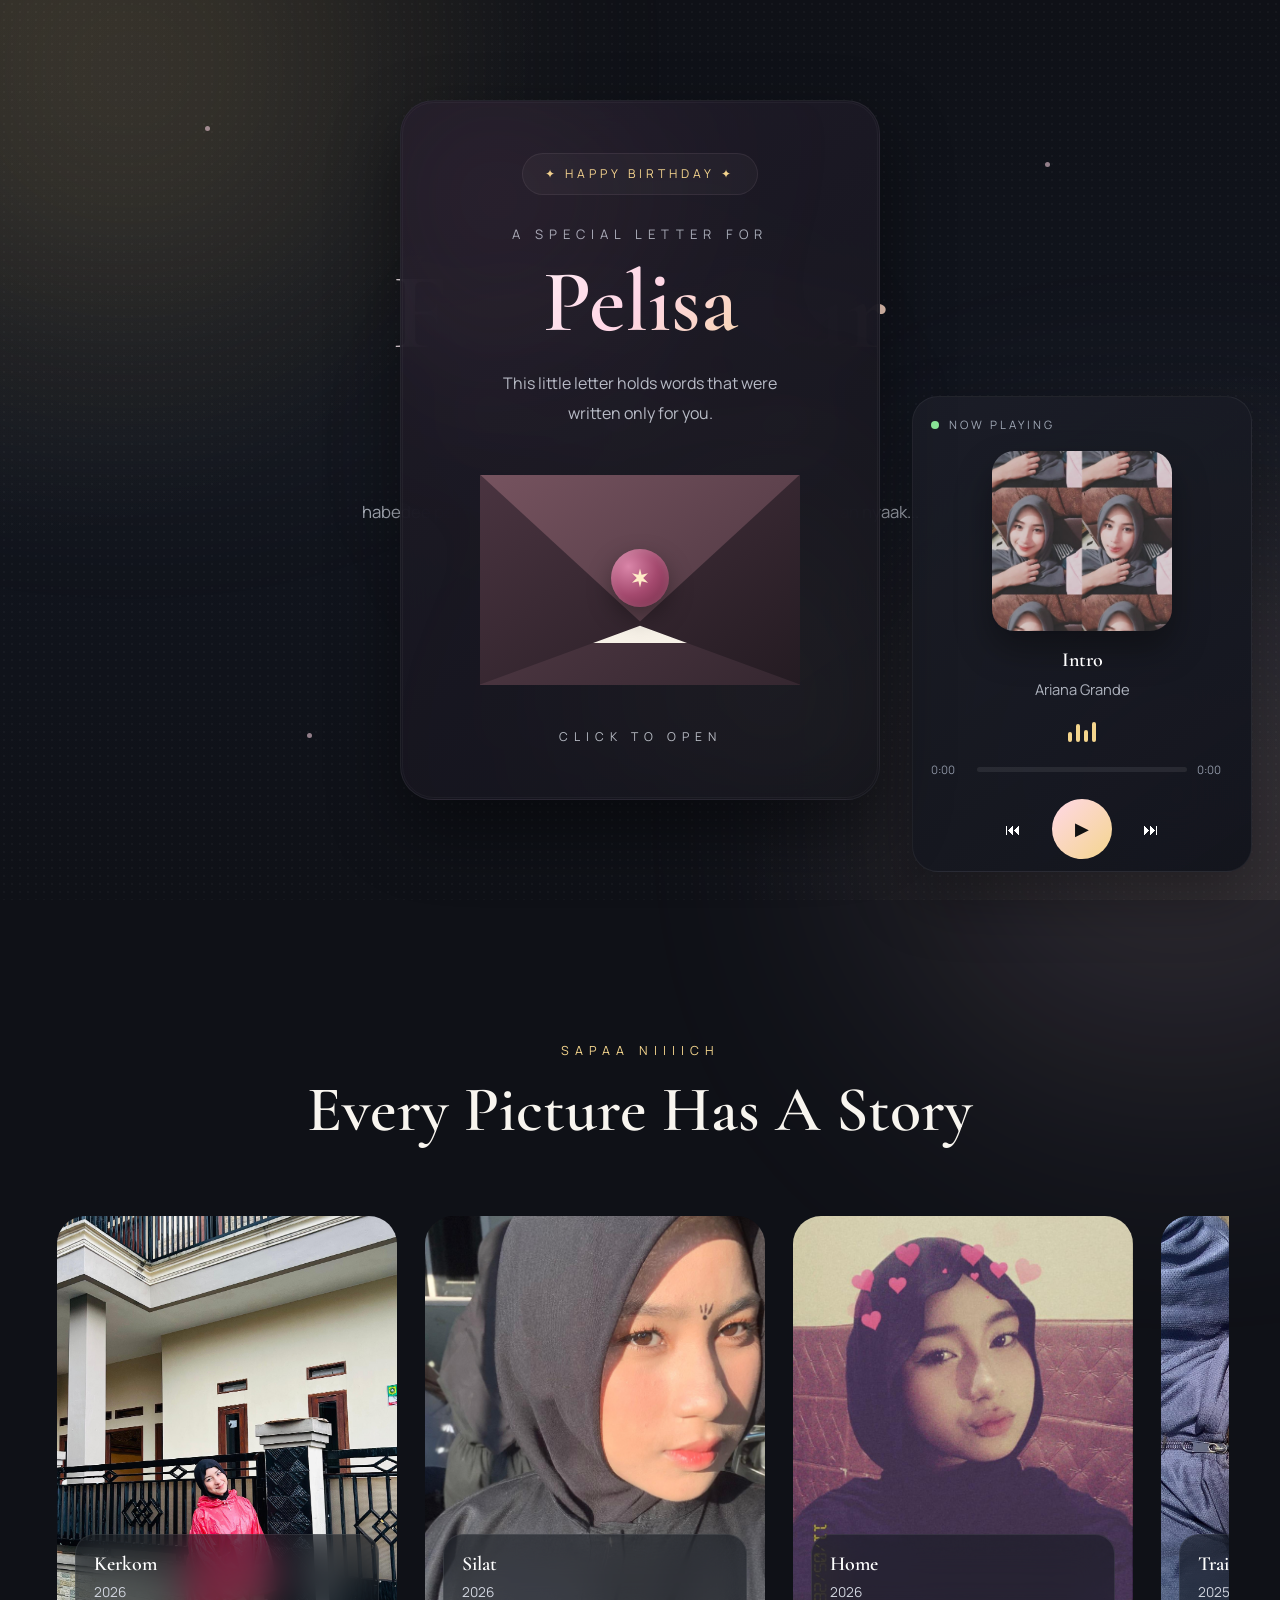
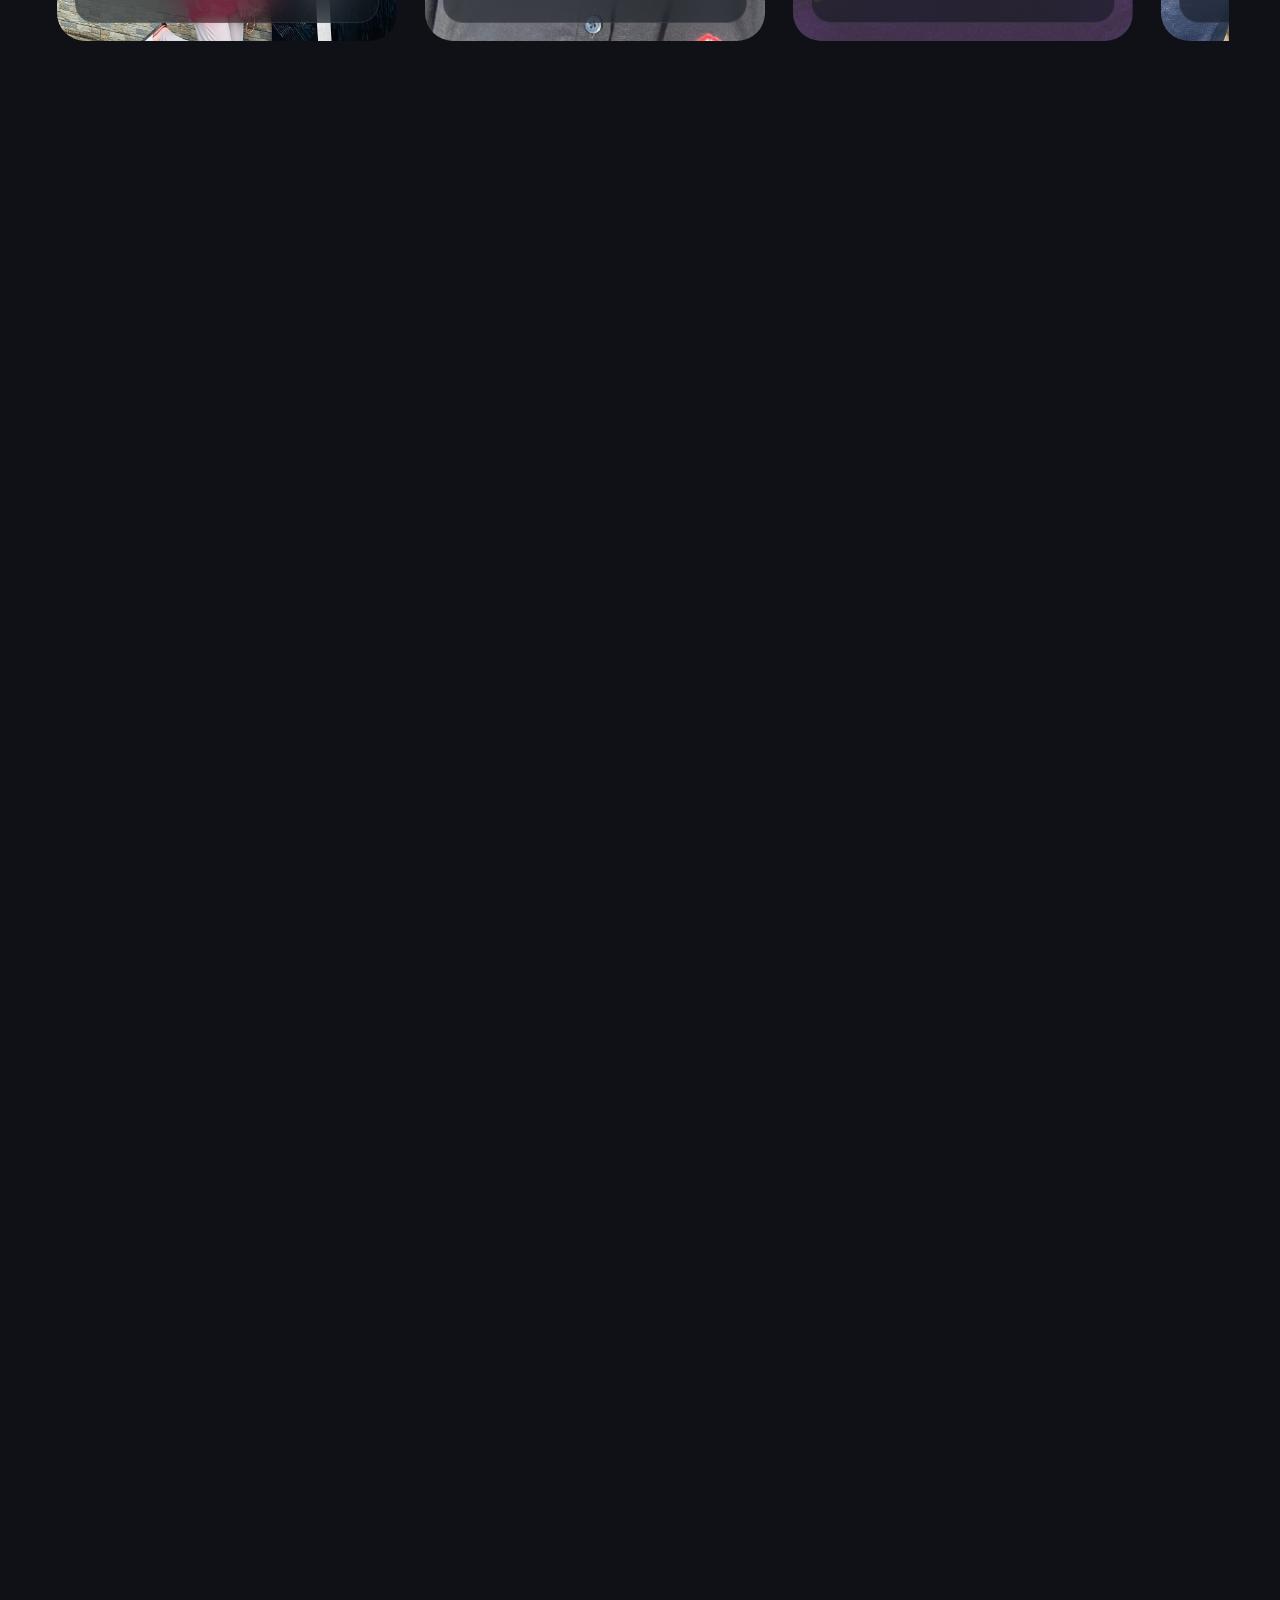
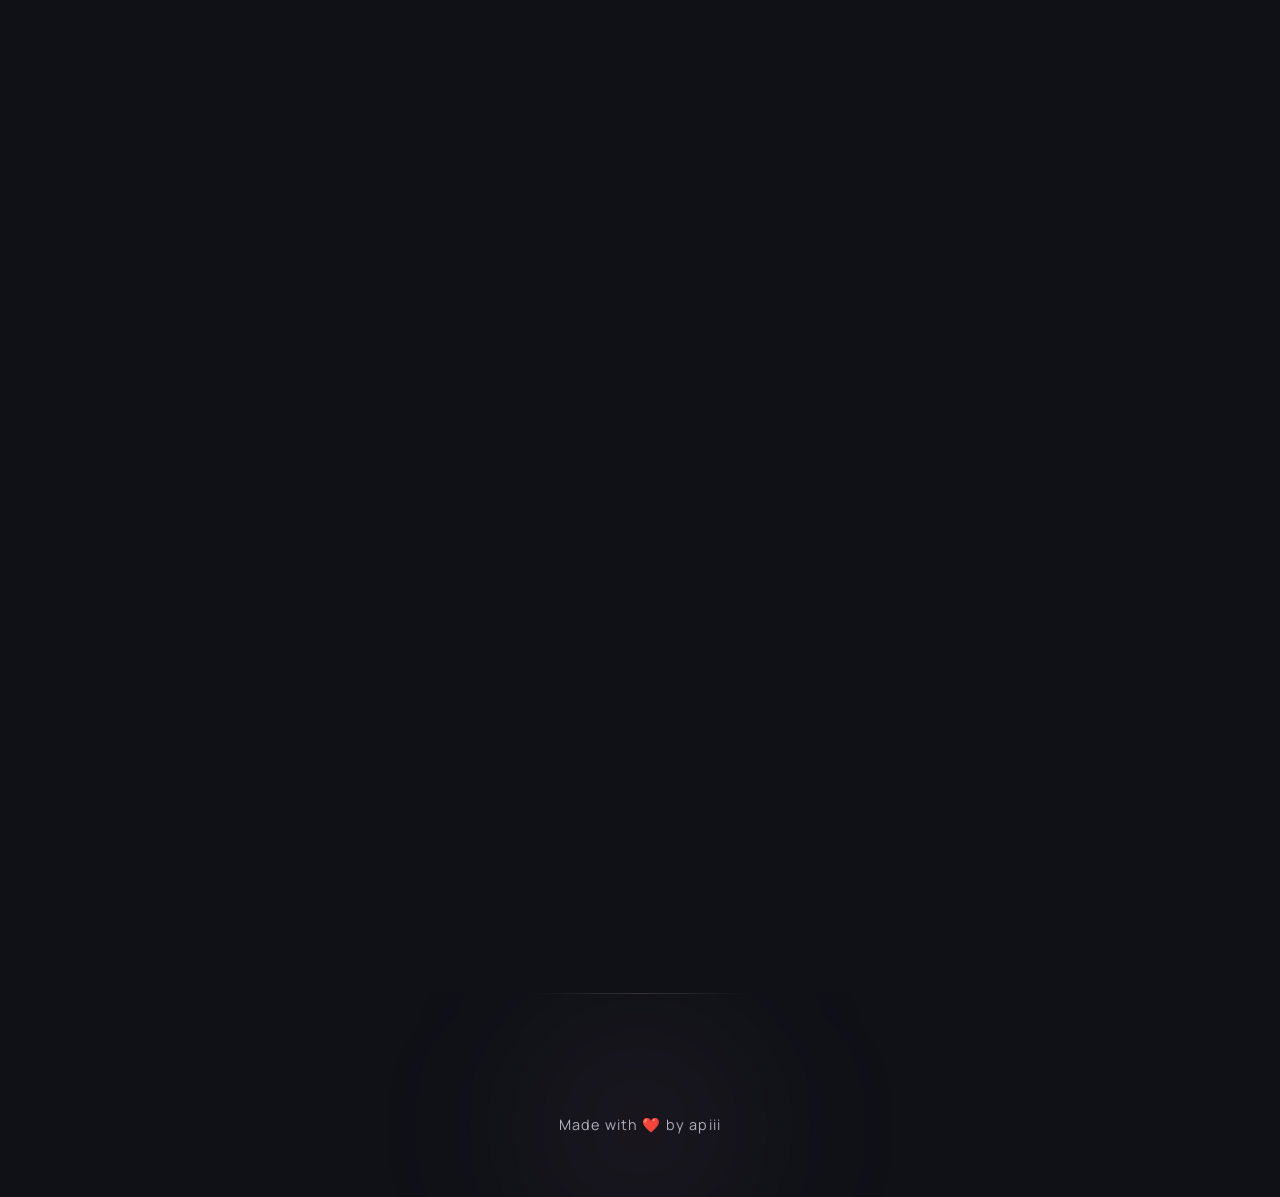
==== commit cf9f084a: "uodate" ====
--- a/index.html
+++ b/index.html
@@ -163,7 +163,7 @@
 
 <figure class="gallery__item">
 
-<img src="asset/foto/foto 6.jpeg">
+<img src="assets/image/foto 6.jpeg">
 
 <figcaption>
 
@@ -177,7 +177,7 @@
 
 <figure class="gallery__item">
 
-<img src="asset/foto/foto 5.jpeg">
+<img src="assets/image/foto 1.jpeg">
 
 <figcaption>
 
@@ -191,7 +191,7 @@
 
 <figure class="gallery__item">
 
-<img src="asset/foto/foto 4.jpeg">
+<img src="assets/image/foto 3.jpeg">
 
 <figcaption>
 
@@ -205,7 +205,7 @@
 
 <figure class="gallery__item">
 
-<img src="asset/foto/foto 3.jpeg">
+<img src="assets/image/foto 4.jpeg">
 
 <figcaption>
 
@@ -218,7 +218,7 @@
 </figure>
 <figure class="gallery__item">
 
-<img src="asset/foto/Foto 2.jpeg">
+<img src="assets/image/foto 5.jpeg">
 
 <figcaption>
 
@@ -231,7 +231,7 @@
 </figure>
 <figure class="gallery__item">
 
-<img src="asset/foto/foto 1.jpeg">
+<img src="assets/image/foto 2.jpeg">
 
 <figcaption>
 
@@ -441,7 +441,7 @@
 
         <img
         id="albumCover"
-        src="asset/foto/foto musik.jpeg"
+        src="assets/image/foto music.jpeg"
         alt="Album Cover">
 
     </div>
@@ -518,7 +518,7 @@
 
 <audio id="bgMusic" loop preload="none">
 
-    <source src="asset/audio 1.mpeg" type="audio/mpeg">
+    <source src="assets/music/Music Ariana Grande.mpeg" type="audio/mpeg">
 
     Browser Anda tidak mendukung audio.
 
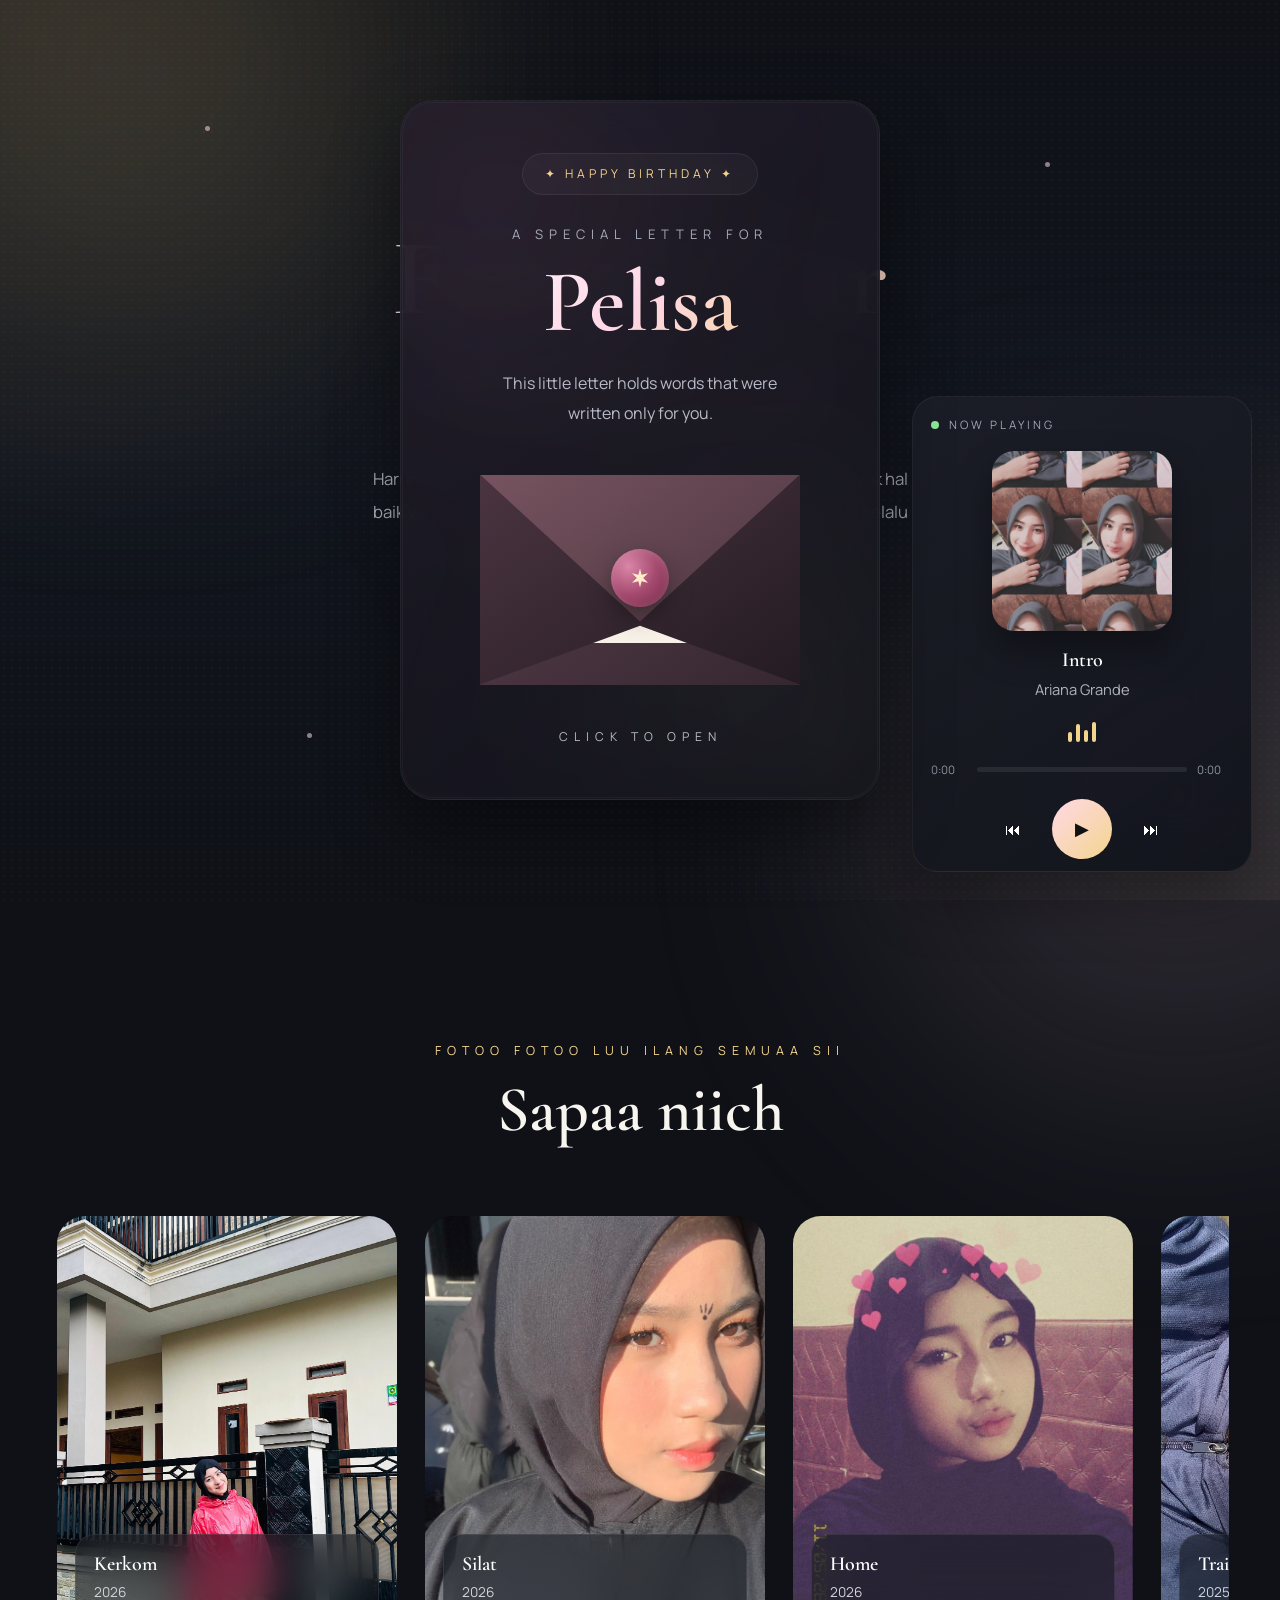
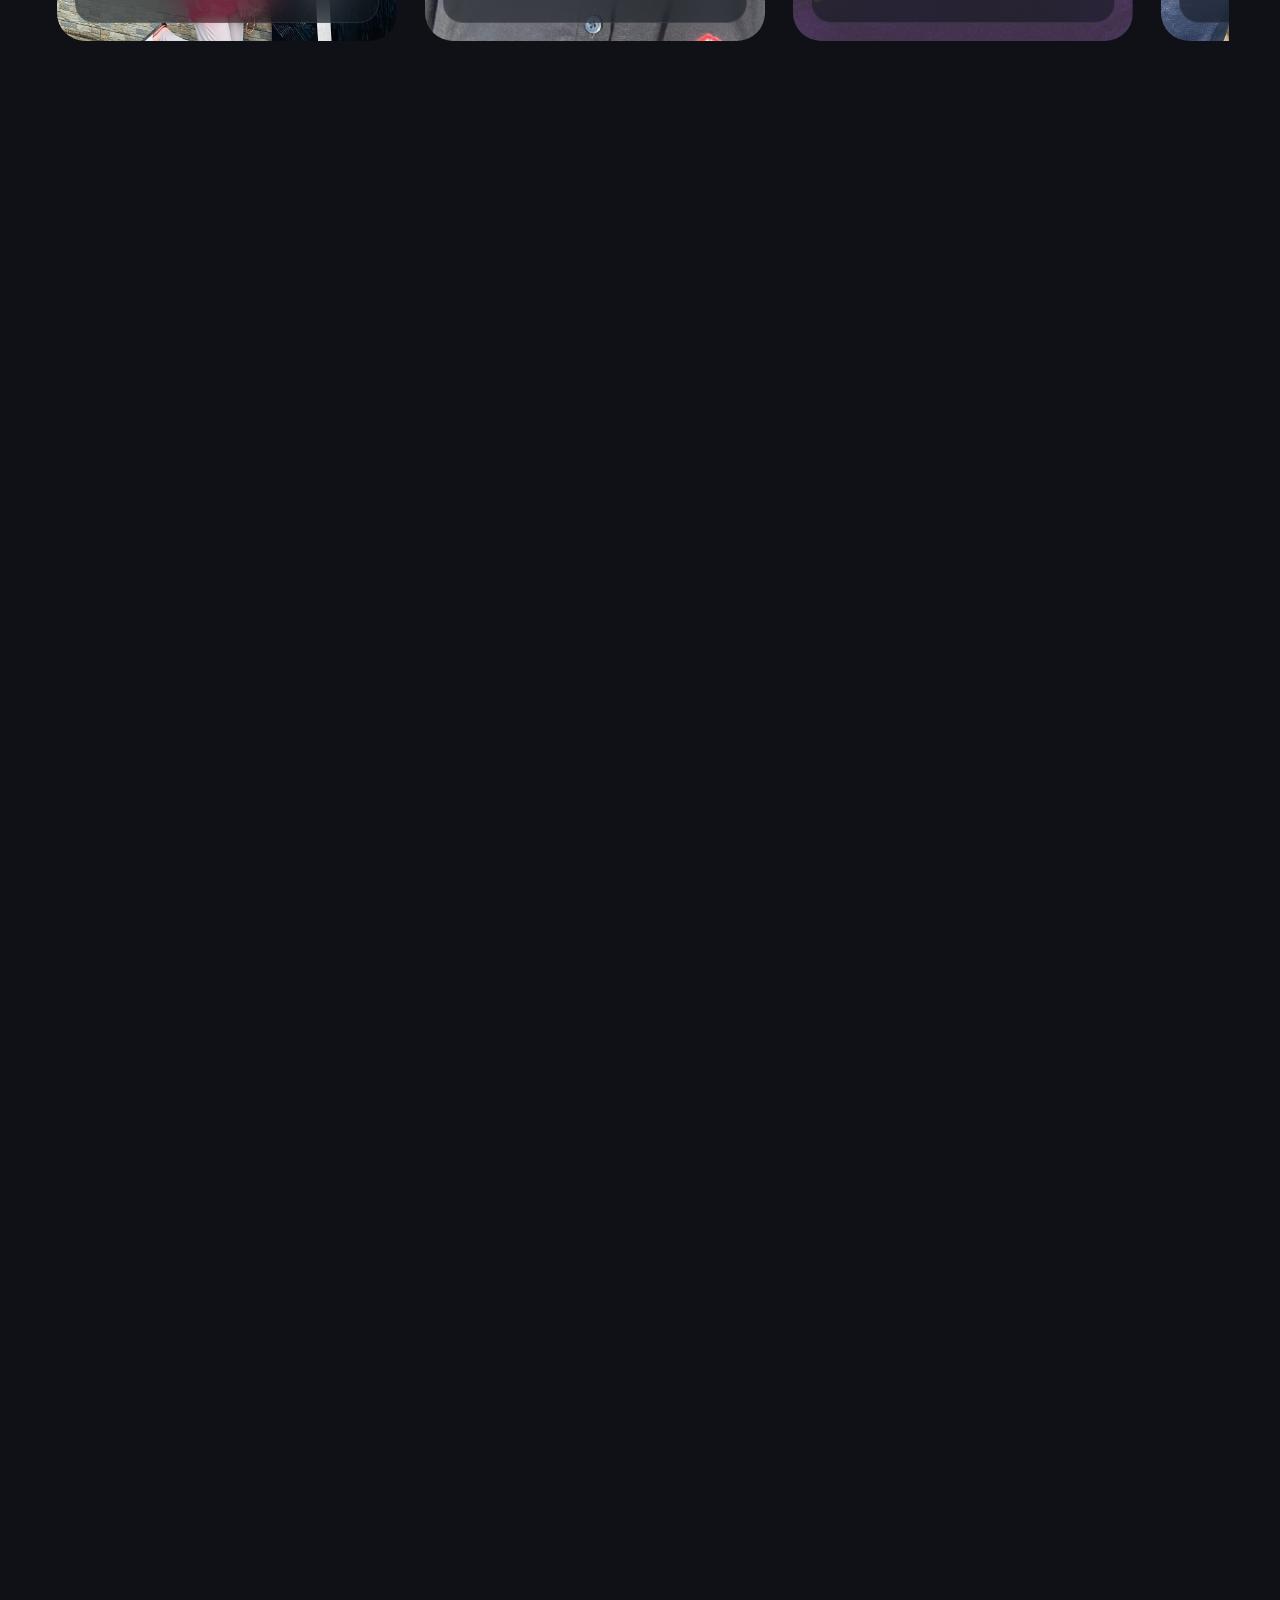
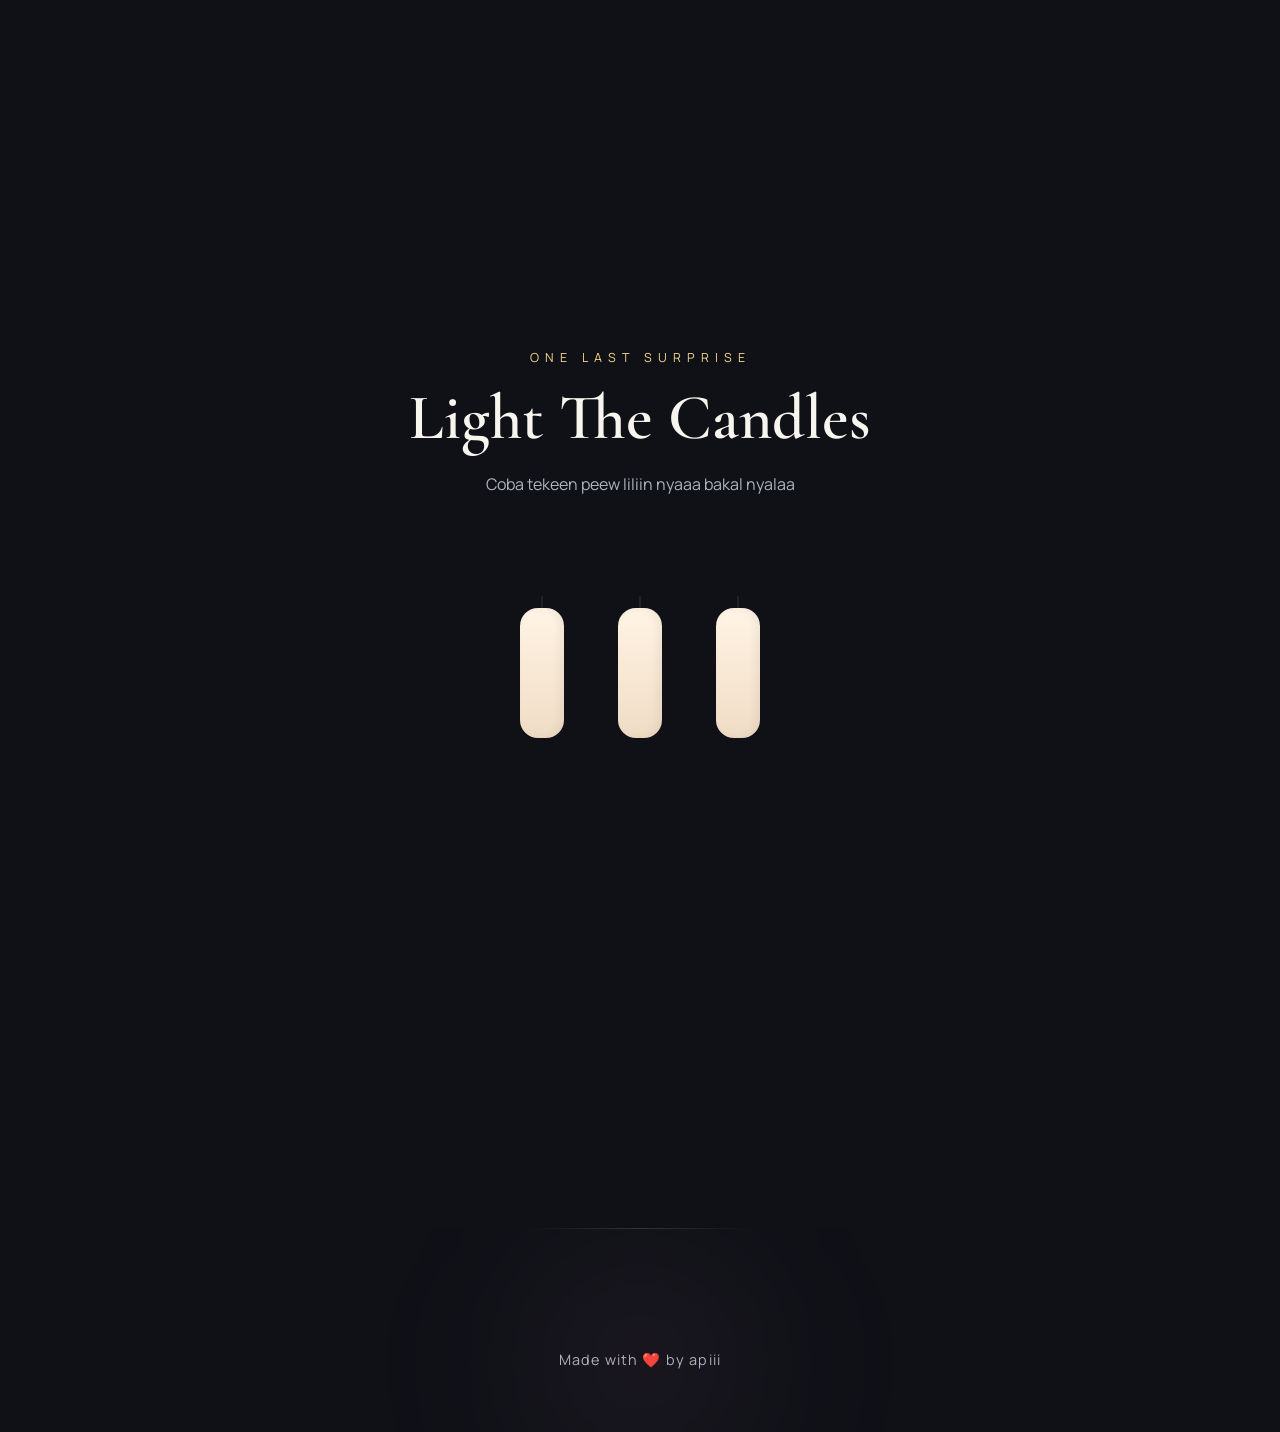
==== commit e23fe695: "upadate" ====
--- a/index.html
+++ b/index.html
@@ -118,14 +118,14 @@
             </h1>
 
             <p class="hero-sub">
-            habedee pelisaaa semoga apa yang di semogakan tersemogakan nyaak...
+            Hari ini semuanya tentang lu. Semoga di umur yang baru ini, banyak hal baik yang dateng, banyak doa yang dikabulin, dan semoga hidup selalu mempertemuin lu sama kebahagiaan.
             </p>
 
             <div class="scroll-cue">
 
             <span></span>
 
-            <p>Scroll Down</p>
+            <p>Scroll Pelan Pelan nyaak</p>
 
             </div>
     
@@ -147,13 +147,13 @@
 
 <p class="section-eyebrow">
 
-Sapaa Niiiich
+fotoo fotoo luu ilang semuaa sii
 
 </p>
 
 <h2 class="section-title">
 
-Every Picture Has A Story
+Sapaa niich
 
 </h2>
 
@@ -259,7 +259,7 @@
 <div class="container">
 
 <p class="eyebrow">
-Adaa Suraat Niich
+Adaa Suraat Wooy
 </p>
 
 <h2 class="section-title">
@@ -279,39 +279,49 @@
 <p>wooooy Pelisss...</p>
 
 <p>
-meeet ulaaang tahuun nyaaaak ,
-sumpaah bingung jirs mo ngucapin apaan
-ngeri disangka alay ama luu wkwkw
+Meeet ulaaang tahuun yaaaakkk! 🎉
+Sumpah w bingung jir mau ngucapin apaan, takut malah jadi alay di mata lu wkwkwk.
 </p>
 
 <p>
-pokonyaa sehat teruus yaa ,semooga lu always di kasih kesehatan,
-rezekinya dilancarin, apa yang lu mau semoga terkabul
-and semoga lu always seneng yaaa...
+Pokoknya semoga lu selalu sehat yaa.
+Semoga selalu dikasih kesehatan, rezekinya dilancarin, apa yang lagi lu pengen dan perjuangin semoga satu-satu bisa tercapai.
+Yang paling penting, semoga lu selalu punya banyak alasan buat senyum. 🤍
 </p>
 
 <p>
-makin nambah umur kudu nambah dewasa yaaa
-makin sayang ama keluarga ama mamah papa lu ,
-amaa w jugaa wkwk capee flaat bangeet 😭
-udah mah ga mau terus w ajak maen nya 🙃🙃
-</p>
-
-<p>terakhir makasiih jga nyaak dah mo nerima w yg kyaa gini 
-    and w always sayaaang ma lu koo😜...
-</p>
-
-<p>dah ah cape begadang bae buat bikin beginian... 
-    terakhir bangeet , ingeet gaa hari ini w ngajak kmnaa ...
-    lupa mulu lu mah , kalo gaa ada kegiatan w jemput lu yaa , IYAA GAA?
+Jangan lupa tetep sayang sama keluarga, terutama mamah sama papa lu. sama w juga wkwk
+Terus jangan kebanyakan capee yaa, akhir-akhir ini keliatan capek banget soalnya. 🥹
+W juga udah jarang ngajak lu main karena tau lu lagi banyak kegiatan wkwkw. and lu nyaa nolak mulu... gpp sii lagi sibuuk
+</p>
+
+<p>Terakhir, makasih yaa udah mo di bukaaa.
+semoga lu seneng ga ilfiil di kasih beginian 😗
+
+Ouhh iyaa, w juga mau minta maaf yaa.
+Kalo belakangan ini w sering ga jelas, suka nuduh-nuduh lu macem-macem, or bikin lu kesel.
+W sadar kadang w kebawa overthinking, padahal lu ga salah apa-apa.
+Maafin w yaa.
+
+Semoga gara-gara itu semua lu ga jadi ilang rasa atau berubah ke w.
+W bakal usaha ko buat lebih percaya sama lu and lebih better.
+
+and w bakal always sayang sama lu. 🤍
+</p>
+
+<p>Udah ah, capek begadang mulu buat bikin beginian. 😭
+Terakhir banget nih...
+Inget gaa hari ini w ngajak lu ke mana wooy?
+Jangan Lupaa, kalo ga ada kegiatan w jemput lu.
+Iyaa gaa? 😌
 </p>
 
 <p class="letter-signoff">
-yaang nulis,
+Balees yaa di WA,
 </p>
 
 <p class="signature">
-Muahamad Nur Raply 
+From Muhamad Nur Raply 
 </p>
 
 </div>
@@ -359,7 +369,7 @@
 </button>
 
 <button class="candle"
-data-msg="makasiih yaa... Happy Birtday!"
+data-msg="Happy Birtday! Semoga semua doa terbaik terkabul nyaak "
 aria-label="Candle 2">
 
 <span class="flame"></span>
@@ -369,7 +379,7 @@
 </button>
 
 <button class="candle"
-data-msg="Semoga semua doa terbaik terkabul nyaak "
+data-msg="di tunggu aja next GIFT nyaa"
 aria-label="Candle 3">
 
 <span class="flame"></span>
